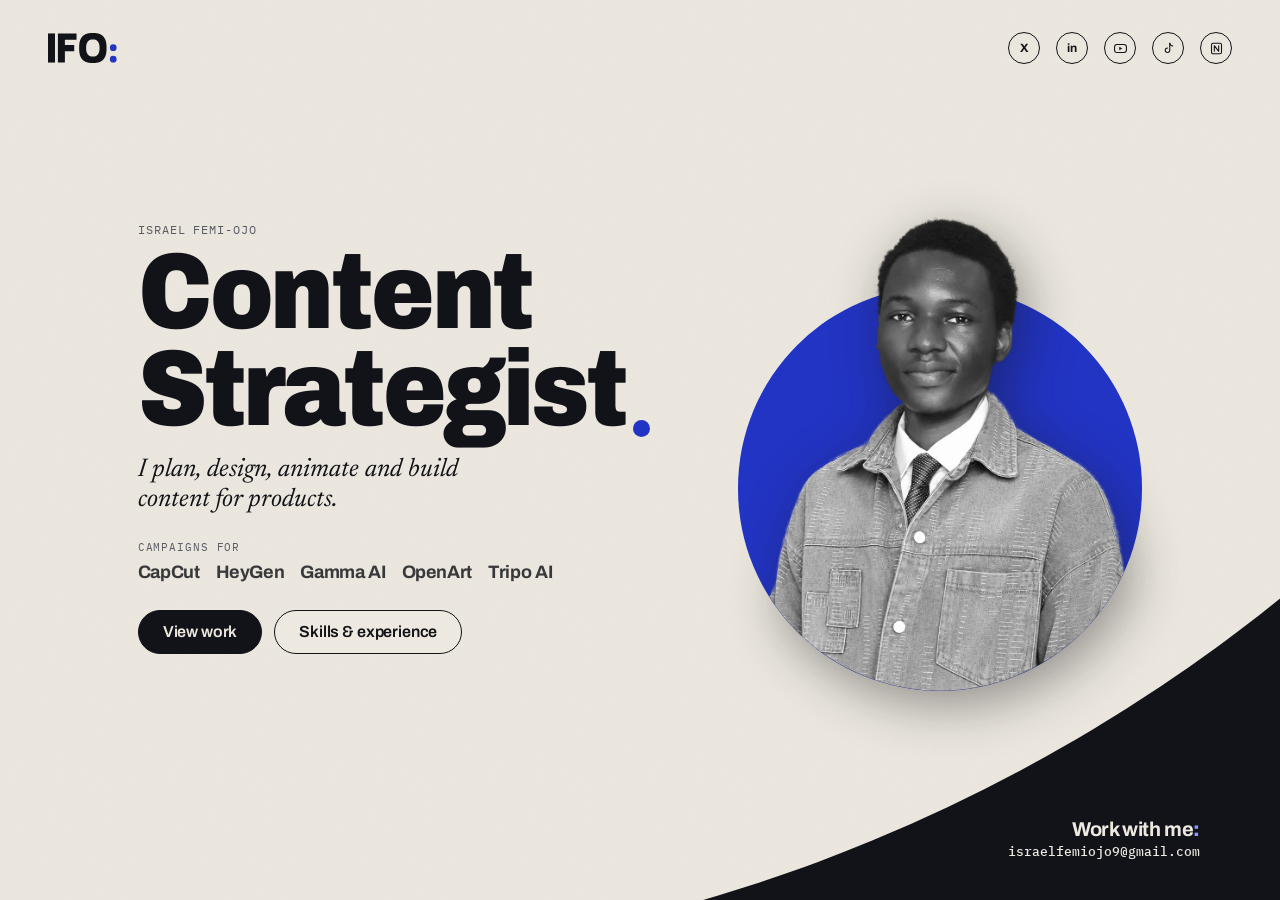
==== index.html @ f633be37 "Shared base system (5 colour tokens, type and spacing scales); 44px tap targets; consistent focus ri" ====
<!doctype html><html lang="en"><head><meta charset="utf-8">
<meta name="viewport" content="width=device-width,initial-scale=1,viewport-fit=cover">
<title>Israel Femi-Ojo | Content Strategist</title>
<meta name="description" content="Israel Femi-Ojo plans, designs, animates and builds content for products. View selected work and experience.">
<link rel="canonical" href="https://israelfemiojo.github.io/israel-femi-ojo-portfolio/">
<meta property="og:type" content="website">
<meta property="og:site_name" content="Israel Femi-Ojo">
<meta property="og:title" content="Israel Femi-Ojo | Content Strategist">
<meta property="og:description" content="Israel Femi-Ojo plans, designs, animates and builds content for products. View selected work and experience.">
<meta property="og:url" content="https://israelfemiojo.github.io/israel-femi-ojo-portfolio/">
<meta property="og:image" content="https://israelfemiojo.github.io/israel-femi-ojo-portfolio/portfolio-preview.jpg">
<meta property="og:image:secure_url" content="https://israelfemiojo.github.io/israel-femi-ojo-portfolio/portfolio-preview.jpg">
<meta property="og:image:type" content="image/jpeg">
<meta property="og:image:width" content="1200">
<meta property="og:image:height" content="630">
<meta property="og:image:alt" content="Israel Femi-Ojo on the IFO: blue dot.">
<meta name="twitter:card" content="summary_large_image">
<meta name="twitter:site" content="@israelfemiojo">
<meta name="twitter:creator" content="@israelfemiojo">
<meta name="twitter:title" content="Israel Femi-Ojo | Content Strategist">
<meta name="twitter:description" content="Israel Femi-Ojo plans, designs, animates and builds content for products. View selected work and experience.">
<meta name="twitter:image" content="https://israelfemiojo.github.io/israel-femi-ojo-portfolio/portfolio-preview.jpg">
<meta name="twitter:image:alt" content="Israel Femi-Ojo on the IFO: blue dot.">
<link rel="icon" href="favicon.ico" sizes="32x32">
<link rel="icon" href="icon.svg" type="image/svg+xml">
<link rel="apple-touch-icon" href="apple-touch-icon.png">
<link rel="manifest" href="site.webmanifest">
<meta name="theme-color" content="#EDE9E0">
<link rel="preconnect" href="https://fonts.googleapis.com">
<link href="https://fonts.googleapis.com/css2?family=Archivo:wdth,wght@62..125,400..900&family=Newsreader:ital,opsz,wght@0,6..72,400;1,6..72,400&family=IBM+Plex+Mono:wght@500&display=swap" rel="stylesheet">
<style>
  :root{
    --ink:#121318; --muted:#585A64; --paper:#EDE9E0; --line:#C9C4B8;
    --glass:rgba(255,255,255,.62); --r-pill:999px; --r-card:18px;
    --pad:20px; --dur:560ms; --ease:cubic-bezier(.2,.7,.2,1);
  }
  *{box-sizing:border-box;margin:0;padding:0}
  html,body{height:100%;background:var(--paper);color:var(--ink);
    font-family:"Instrument Sans","Liberation Sans",Arial,sans-serif;-webkit-font-smoothing:antialiased;overflow:hidden}
  a{color:inherit;text-decoration:none}
  a:focus-visible,button:focus-visible{outline:2px solid var(--ink);outline-offset:3px}
  h1:focus,.viewhead:focus{outline:none}

  /* the stage holds three full-screen views; only one is visible after a transition */
  .stage{position:relative;width:100%;height:100dvh;overflow:hidden;overflow:clip}
  .view{position:absolute;inset:0;background:var(--paper);
    transition:transform var(--dur) var(--ease),opacity var(--dur) var(--ease);will-change:transform}
  .view[data-pos="home"]{transform:translate(0,0)}
  .view[data-pos="below"]{transform:translate(0,100%)}
  .view[data-pos="right"]{transform:translate(100%,0)}
  .view[data-pos="above"]{transform:translate(0,-100%)}
  .view[data-pos="left"]{transform:translate(-100%,0)}
  .view[aria-hidden="true"]{pointer-events:none}
  @media (prefers-reduced-motion:reduce){
    .view{transition:none}
    .view[aria-hidden="true"]{opacity:0}
    .glass,.work-link,.home-intro .copy,.home-intro .figure,.home-intro .actions{
      animation:none!important;transition:none!important;opacity:1!important;transform:none!important}
    .js .skill-reveal{transition:none!important;opacity:1!important;transform:none!important}
  }

  .glass{-webkit-backdrop-filter:blur(14px) saturate(140%);backdrop-filter:blur(14px) saturate(140%);
    background:var(--glass);border:1px solid var(--line);
    box-shadow:inset 0 1px 0 rgba(255,255,255,.7),0 1px 2px rgba(0,0,0,.04);
    transition:background 160ms,transform 120ms}
  .glass:hover{background:rgba(255,255,255,.8)}
  .glass:active{transform:scale(.98);background:rgba(255,255,255,.9)}

  /* nav */
  .nav{position:absolute;top:0;left:0;right:0;height:64px;display:flex;align-items:center;justify-content:space-between;padding:0 var(--pad);z-index:5}
  .logo img{height:30px;display:block}
  .socials{display:flex;gap:8px}
  .icon{width:36px;height:36px;border-radius:var(--r-pill);display:grid;place-items:center;font-weight:600;font-size:14px}
  .icon svg{width:16px;height:16px;stroke:var(--ink);fill:none;stroke-width:1.6}

  /* HOME */
  #home .band{position:absolute;left:0;right:0;top:67%;bottom:0;background:var(--band)}
  .hero{position:absolute;left:0;right:0;top:110px;height:calc(67% - 110px)}
  .copy{position:absolute;left:var(--pad);bottom:46px;width:148px}
  .copy h1{font-size:30px;line-height:1.06;font-weight:600;letter-spacing:-.025em}
  .copy p{margin-top:16px;font-size:14px;line-height:1.42;color:var(--muted)}
  .figure{position:absolute;right:-4px;bottom:0;width:236px;display:flex;flex-direction:column;align-items:center}
  .figure img{width:236px;height:auto;display:block;-webkit-mask-image:linear-gradient(to bottom,#000 88%,transparent 100%);mask-image:linear-gradient(to bottom,#000 88%,transparent 100%)}
  .figure figcaption{margin-top:8px;font-family:"Instrument Serif",Georgia,serif;font-size:24px;font-weight:400;letter-spacing:-.01em;text-align:center;width:236px}
  .actions{position:absolute;left:var(--pad);right:var(--pad);top:67%;bottom:0;display:flex;flex-direction:column;justify-content:center;align-items:flex-start;gap:8px}
  .pill{padding:12px 16px;border-radius:var(--r-pill);font-size:16px;font-weight:500;letter-spacing:-.01em;display:inline-block}
  .home-credit{position:absolute;left:var(--pad);right:var(--pad);
    bottom:calc(12px + env(safe-area-inset-bottom));font-size:11px;line-height:1.4;
    font-weight:400;color:#585A64;text-align:center}

  @media (prefers-reduced-motion:no-preference){
    .home-intro #home[data-pos="home"] .copy{animation:hero-copy-enter 820ms var(--ease) 80ms both}
    .home-intro #home[data-pos="home"] .figure{animation:hero-portrait-enter 920ms var(--ease) 150ms both}
    .home-intro #home[data-pos="home"] .actions{animation:hero-actions-enter 520ms var(--ease) 680ms both}
  }
  @keyframes hero-copy-enter{
    from{opacity:0;transform:translateX(calc(-100% - 10vw))}
    to{opacity:1;transform:translateX(0)}
  }
  @keyframes hero-portrait-enter{
    from{opacity:0;transform:translateX(calc(100% + 10vw))}
    to{opacity:1;transform:translateX(0)}
  }
  @keyframes hero-actions-enter{
    from{opacity:0;transform:translateY(18px)}
    to{opacity:1;transform:translateY(0)}
  }

  /* WORK + SKILLS */
  .viewhead{position:absolute;top:120px;left:var(--pad);font-size:13px;color:var(--muted);font-weight:500}
  .back{position:absolute;left:max(var(--pad),env(safe-area-inset-left));bottom:max(28px,env(safe-area-inset-bottom));z-index:15}

  #work{background:var(--band);overflow:hidden}
  .work-shell{position:absolute;inset:0;display:flex;flex-direction:column;justify-content:center;
    align-items:center;padding:0 var(--pad)}
  .work-inner{width:100%;max-width:880px;margin:0 auto;display:flex;flex-direction:column;align-items:center;text-align:center}
  .work-title{font-size:13px;line-height:1.2;font-weight:500;color:var(--muted);margin-bottom:20px}
  .work-list{display:flex;flex-direction:column;align-items:center;gap:12px;list-style:none}
  .work-link{display:inline-flex;align-items:center;gap:16px;min-height:48px;padding:12px 16px;
    border-radius:var(--r-pill);font-size:20px;line-height:1.1;font-weight:500;letter-spacing:-.02em;
    cursor:pointer;touch-action:manipulation;border-color:rgba(0,0,0,.11);
    box-shadow:inset 0 1px 0 rgba(255,255,255,.86),0 5px 14px rgba(0,0,0,.055)}
  .work-number{font-size:11px;line-height:1;color:var(--muted);font-variant-numeric:tabular-nums;letter-spacing:0}
  .work-intro #work[data-pos="home"] .work-link{animation:work-drop 620ms cubic-bezier(.16,1,.3,1) 100ms both}
  .work-intro #work[data-pos="home"] li:nth-child(2) .work-link{animation-delay:160ms}
  .work-intro #work[data-pos="home"] li:nth-child(3) .work-link{animation-delay:220ms}
  .work-intro #work[data-pos="home"] li:nth-child(4) .work-link{animation-delay:280ms}
  @keyframes work-drop{
    0%{opacity:0;transform:translateY(-70px) scale(.95)}
    68%{opacity:1;transform:translateY(5px) scale(1.01)}
    100%{opacity:1;transform:translateY(0) scale(1)}
  }
  @media (hover:hover){
    .work-link:hover{transform:translateY(-2px);border-color:rgba(0,0,0,.17);
      box-shadow:inset 0 1px 0 rgba(255,255,255,.92),0 8px 20px rgba(0,0,0,.075)}
  }
  .work-link:active{transform:translateY(1px) scale(.985);box-shadow:inset 0 1px 2px rgba(0,0,0,.06),0 2px 6px rgba(0,0,0,.045)}

  #skills{overflow:hidden}
  #skills::before{content:"";position:absolute;left:0;right:0;top:48%;bottom:0;background:var(--band)}
  .skills-scroll{position:absolute;inset:64px 0 0;overflow-y:auto;overscroll-behavior:contain;scroll-behavior:smooth;
    padding:16px var(--pad) calc(112px + env(safe-area-inset-bottom));
    scroll-padding-bottom:calc(112px + env(safe-area-inset-bottom));scrollbar-width:thin}
  .skills-inner{width:100%;max-width:880px;margin:0 auto}
  .skills-page-title{font-size:13px;line-height:1.2;font-weight:500;color:var(--muted);margin-bottom:16px}
  .skills-block>h2,.experience-block>h2{font-family:"Instrument Serif",Georgia,serif;font-size:24px;
    line-height:1;font-weight:400;letter-spacing:-.015em;margin:0 0 8px}
  .skills-panel,.tools-panel,.experience-panel{border-radius:var(--r-card)}
  .skills-panel{padding:16px 16px}
  .skills-list{display:block;list-style:none;font-size:13px;line-height:1.62}
  .skills-list li{display:inline}
  .skills-list li:not(:last-child)::after{content:" · ";color:rgba(0,0,0,.34)}
  .tools-panel{display:grid;grid-template-columns:auto 1fr;gap:12px;align-items:start;margin-top:8px;padding:12px 16px}
  .tools-panel h2{font-size:12px;line-height:1.45;font-weight:600}
  .tools-panel p{font-size:13px;line-height:1.45;color:var(--muted)}
  .experience-block{margin-top:20px}
  .experience-panel{padding:4px 16px}
  .experience-entry{padding:16px 0}
  .experience-entry+.experience-entry{border-top:1px solid var(--line)}
  .experience-heading{display:flex;justify-content:space-between;align-items:flex-start;gap:12px}
  .experience-heading h3{font-size:13px;line-height:1.28;font-weight:600;letter-spacing:-.01em}
  .experience-heading time{flex:none;font-size:11px;line-height:1.4;color:var(--muted);white-space:nowrap}
  .experience-org{margin-top:2px;font-size:12px;line-height:1.35;color:var(--muted)}
  .experience-copy{margin-top:8px;font-size:12px;line-height:1.42;color:rgba(0,0,0,.68)}
  /* Outside the scroller: these controls stay at the bottom of the active view. */
  .skills-actions{position:absolute;left:max(var(--pad),env(safe-area-inset-left));
    right:max(var(--pad),env(safe-area-inset-right));bottom:max(28px,env(safe-area-inset-bottom));
    z-index:15;display:flex;align-items:center;justify-content:space-between;flex-wrap:wrap;gap:8px;
    pointer-events:none}
  .skills-actions a{pointer-events:auto}
  .skills-action{display:inline-flex;align-items:center;justify-content:center;min-height:44px;
    padding:8px 16px;border-radius:var(--r-pill);font-size:13px;font-weight:500;letter-spacing:-.01em}
  .js .skill-reveal{opacity:0;transform:translateY(30px);
    transition:opacity 520ms var(--ease),transform 680ms var(--ease);transition-delay:var(--reveal-delay,0ms)}
  .js .skill-reveal.is-revealed{opacity:1;transform:translateY(0)}
  .skills-block{--reveal-delay:40ms}
  .tools-panel{--reveal-delay:90ms}
  .experience-block{--reveal-delay:70ms}
  @media (max-width:374px){
    .figure{width:212px}
    .figure img{width:212px} .figure figcaption{width:212px;font-size:20px}
    .copy{width:140px} .copy h1{font-size:24px} .copy p{font-size:14px}
    .skills-scroll{padding-left:16px;padding-right:16px}
    .skills-list{font-size:12px}
    .experience-copy{font-size:12px}
    .work-shell{padding-left:16px;padding-right:16px}
    .work-link{font-size:18px;padding-left:16px;padding-right:16px}
  }

  /* ---------- wider than a phone: pull the hero into a centred column ---------- */
  @media (min-width:600px){
    :root{--pad:32px}
    .nav{height:80px}
    .logo img{height:34px}
    .icon{width:40px;height:40px}
    #home .band{top:70%}
    .hero{position:absolute;left:0;right:0;top:80px;height:calc(70% - 80px);
      display:grid;grid-template-columns:minmax(260px,1fr) auto;align-items:end;column-gap:40px;
      width:min(880px,100% - 2*var(--pad));margin:0 auto}
    .copy{position:static;width:auto;max-width:34ch;padding-bottom:56px}
    .copy h1{font-size:44px}
    .copy p{font-size:18px;margin-top:16px}
    .figure{position:static;width:auto;justify-self:end}
    .figure img{width:auto;height:clamp(320px,calc(70vh - 190px),520px)}
    .figure figcaption{width:auto;font-size:24px}
    .actions{flex-direction:row;align-items:center;justify-content:flex-start;gap:12px;left:0;right:0;top:70%;
      width:min(880px,100% - 2*var(--pad));margin:0 auto}
    .pill{padding:12px 24px;font-size:16px}
    .work-shell{inset:0;padding:0 var(--pad)}
    .work-title{font-size:14px;margin-bottom:24px}
    .work-list{gap:16px}
    .work-link{min-height:58px;padding:16px 24px;gap:16px;font-size:24px}
    .work-number{font-size:12px}
    .skills-scroll{inset:80px 0 0;padding-top:24px}
    .skills-page-title{font-size:14px;margin-bottom:16px}
    .skills-block>h2,.experience-block>h2{font-size:30px;margin-bottom:12px}
    .skills-panel{padding:20px 24px}
    .skills-list{font-size:14px;line-height:1.7}
    .tools-panel{grid-template-columns:74px 1fr;padding:16px 20px;margin-top:12px}
    .tools-panel h2,.tools-panel p{font-size:14px}
    .experience-block{margin-top:24px}
    .experience-panel{padding:2px 24px}
    .experience-entry{display:grid;grid-template-columns:minmax(220px,.85fr) minmax(280px,1.35fr);
      gap:24px;align-items:start;padding:16px 0}
    .experience-heading{display:block}
    .experience-heading h3{font-size:14px}
    .experience-heading time{display:block;margin-top:4px;font-size:12px}
    .experience-org{font-size:13px;margin-top:4px}
    .experience-copy{font-size:13px;line-height:1.45;margin-top:0}
    .skills-action{padding:12px 16px;font-size:14px}
  }
  @media (min-width:1024px){
    :root{--pad:48px}
    .nav{height:96px}
    .logo img{height:38px}
    .hero{width:min(1120px,100% - 2*var(--pad));column-gap:64px;top:96px;height:calc(70% - 96px)}
    .copy h1{font-size:60px}
    .copy p{font-size:20px;max-width:30ch}
    .copy{padding-bottom:64px}
    .figure img{height:clamp(380px,calc(70vh - 210px),640px)}
    .figure figcaption{font-size:30px}
    .actions{width:min(1120px,100% - 2*var(--pad))}
    .pill{padding:16px 24px;font-size:18px}
    .work-shell{inset:0;padding:0 var(--pad)}
    .work-inner{max-width:1000px}
    .work-title{margin-bottom:32px}
    .work-list{gap:16px}
    .work-link{min-height:66px;padding:16px 24px;gap:24px;font-size:30px}
    .work-number{font-size:13px}
    .skills-scroll{inset:96px 0 0;padding-top:24px}
    .skills-inner{max-width:1000px}
    .skills-page-title{margin-bottom:20px}
    .skills-block>h2,.experience-block>h2{font-size:30px}
    .skills-panel{padding:24px 24px}
    .skills-list{font-size:14px}
    .tools-panel{padding:16px 24px}
    .experience-panel{padding-left:24px;padding-right:24px}
    .experience-entry{grid-template-columns:minmax(250px,.85fr) minmax(360px,1.5fr);padding:20px 0}
  }

  /* ===== IFO: brand layer (paper, ink, ballpoint) ===== */
  :root{
    --ink:#121318; --muted:#585A64; --paper:#EDE9E0; --line:#C9C4B8;
    --ballpoint:#2234C4; --r-pill:0; --r-card:0;
    --shadow-label:5px 5px 0 #121318; --shadow-cutout:8px 14px 26px rgba(18,19,24,.42);
    --back:cubic-bezier(.34,1.4,.64,1);
  }
  html,body{font-family:"Archivo","Helvetica Neue",Arial,sans-serif;font-variation-settings:"wdth" 100}
  ::selection{background:var(--ballpoint);color:var(--paper)}

  /* glass is retired: every control is a square paper label with a hard print shadow */
  .glass{-webkit-backdrop-filter:none;backdrop-filter:none;background:var(--paper);border:1.5px solid var(--ink);
    box-shadow:var(--shadow-label);border-radius:0;
    transition:transform 160ms var(--ease),box-shadow 160ms var(--ease),background 160ms}
  @media (hover:hover){
    .glass:hover{background:var(--paper);transform:translate(-2px,-2px);box-shadow:7px 7px 0 var(--ink)}
  }
  .glass:active{transform:translate(4px,4px);box-shadow:1px 1px 0 var(--ink);background:var(--band)}
  .work-link,.work-link:hover,.work-link:active{border-color:var(--ink)}
  @media (hover:hover){.work-link:hover{box-shadow:7px 7px 0 var(--ink);transform:translate(-2px,-2px) rotate(-.6deg)}}
  .work-link:active{box-shadow:1px 1px 0 var(--ink);transform:translate(4px,4px)}
  .work-link{font-weight:700;letter-spacing:-.03em}
  .work-number{font-family:"IBM Plex Mono",ui-monospace,monospace;font-weight:500;color:var(--ballpoint)}
  .icon{border-radius:0;font-weight:700}
  .icon svg{stroke:var(--ink)}
  .skills-panel,.tools-panel,.experience-panel{background:var(--paper);box-shadow:none;border:1px solid var(--line)}
  .skills-panel:hover,.tools-panel:hover,.experience-panel:hover{transform:none;box-shadow:none}
  .skills-block>h2,.experience-block>h2{font-family:"Archivo",sans-serif;font-weight:800;letter-spacing:-.03em}
  .work-title,.skills-page-title,.viewhead{font-family:"IBM Plex Mono",ui-monospace,monospace;text-transform:uppercase;letter-spacing:.06em;font-size:12px}
  .skills-list li:not(:last-child)::after{color:var(--ballpoint)}

  /* wordmark */
  .logo{display:block}
  .wm{display:block;height:24px;width:auto;overflow:visible}
  .wm .letters *{fill:var(--ink)}
  .wm .d{fill:var(--ballpoint);transform-box:fill-box;transform-origin:center}
  @media (min-width:600px){.wm{height:28px}}
  @media (min-width:1024px){.wm{height:30px}}

  /* ===== HOME ===== */
  #home{background:var(--paper)}
  #home::after{content:"";position:absolute;inset:0;pointer-events:none;opacity:.35;mix-blend-mode:multiply;
    background-image:url("data:image/svg+xml,%3Csvg xmlns='http://www.w3.org/2000/svg' width='160' height='160'%3E%3Cfilter id='n'%3E%3CfeTurbulence type='fractalNoise' baseFrequency='.9' numOctaves='2' stitchTiles='stitch'/%3E%3CfeColorMatrix values='0 0 0 0 .07 0 0 0 0 .07 0 0 0 0 .09 0 0 0 .09 0'/%3E%3C/filter%3E%3Crect width='100%25' height='100%25' filter='url(%23n)'/%3E%3C/svg%3E")}
  .hero2{position:absolute;left:var(--pad);right:var(--pad);top:76px;bottom:132px;display:flex;flex-direction:column;align-items:center;justify-content:center;gap:16px}
  .disc-wrap{position:relative;width:min(70vw,34vh,320px);aspect-ratio:1;margin-top:12%;
    --tx:0px;--ty:0px}
  .disc{position:absolute;inset:0;border-radius:50%;background:var(--ballpoint);
    transform:translate(calc(var(--tx) * -.4),calc(var(--ty) * -.4));transition:transform 300ms var(--ease)}
  .portrait{position:absolute;inset:0;filter:drop-shadow(var(--shadow-cutout));
    transform:translate(var(--tx),var(--ty));transition:transform 300ms var(--ease)}
  .clip{position:absolute;left:0;right:0;bottom:0;top:-40%;clip-path:url(#headpop)}
  .clip img{position:absolute;left:50%;bottom:0;width:96%;height:auto;transform:translateX(-50%)}
  .copy2{width:100%;max-width:560px}
  .kicker{font-family:"IBM Plex Mono",ui-monospace,monospace;font-size:11px;letter-spacing:.08em;text-transform:uppercase;color:var(--muted)}
  .copy2 h1{margin-top:8px;font-size:clamp(40px,11.5vw,56px);line-height:.9;font-weight:900;letter-spacing:-.045em;
    font-variation-settings:"wdth" 72}
  .copy2 h1 .w{display:inline-block}
  .copy2 h1 .dot{color:var(--ballpoint)}
  .tail{margin-top:8px;font-family:"Newsreader",Georgia,serif;font-style:italic;font-size:20px;line-height:1.2;color:var(--ink);max-width:28ch}
  .proof{margin-top:8px}
  .actions2{margin-top:16px;display:flex;flex-wrap:wrap;gap:12px}
  .pill{padding:12px 16px;font-size:14px;font-weight:600;letter-spacing:-.01em}
  .strip{position:absolute;left:var(--pad);right:var(--pad);bottom:52px;display:flex;flex-wrap:wrap;gap:8px 16px;align-items:baseline;
    border-top:1px solid var(--line);padding-top:12px;font-size:13px;font-weight:600}
  .strip-label{font-family:"IBM Plex Mono",ui-monospace,monospace;font-size:11px;font-weight:500;letter-spacing:.08em;text-transform:uppercase;color:var(--muted)}
  .strip a{background:linear-gradient(var(--ballpoint),var(--ballpoint)) 0 100%/0 2px no-repeat;transition:background-size 260ms var(--ease)}
  @media (hover:hover){.strip a:hover{background-size:100% 2px}}
  .home-credit{color:var(--muted);text-align:left;font-family:"IBM Plex Mono",ui-monospace,monospace;font-size:11px;letter-spacing:.04em}
  @media (max-height:760px) and (max-width:599px){.strip{display:none}.hero2{bottom:40px}}

  @media (min-width:600px){
    .hero2{flex-direction:row-reverse;justify-content:space-between;align-items:center;gap:40px;
      left:50%;right:auto;width:min(1120px,100% - 2*var(--pad));transform:translateX(-50%);top:96px;bottom:120px}
    .disc-wrap{width:min(42vw,52vh,500px);margin-top:9%;flex:none}
    .copy2 h1{font-size:clamp(56px,8.4vw,112px)}
    .tail{font-size:clamp(20px,2vw,26px);margin-top:16px}
    .kicker{font-size:12px}
    .actions2{margin-top:28px}
    .pill{padding:12px 24px;font-size:16px}
    .strip{left:50%;right:auto;width:min(1120px,100% - 2*var(--pad));transform:translateX(-50%);bottom:56px;font-size:16px;gap:8px 28px}
    .home-credit{left:50%;right:auto;width:min(1120px,100% - 2*var(--pad));transform:translateX(-50%)}
  }

  /* ===== motion: logo assembles, words land, the dot opens and you pop out of it ===== */
  @media (prefers-reduced-motion:no-preference){
    .home-intro #home[data-pos="home"] .wm .letters{animation:wm-letters 620ms var(--ease) 380ms both}
    .home-intro #home[data-pos="home"] .wm .d1{animation:wm-dot 560ms var(--back) 80ms both}
    .home-intro #home[data-pos="home"] .wm .d2{animation:wm-dot 560ms var(--back) 220ms both}
    .home-intro #home[data-pos="home"] .disc{animation:disc-open 760ms var(--back) 260ms both}
    .home-intro #home[data-pos="home"] .clip img{animation:pop-up 820ms var(--back) 640ms both}
    .home-intro #home[data-pos="home"] .kicker{animation:fade-up 520ms var(--ease) 380ms both}
    .home-intro #home[data-pos="home"] h1 .w{animation:word-land 640ms var(--ease) both}
    .home-intro #home[data-pos="home"] h1 .w:nth-child(1){animation-delay:460ms}
    .home-intro #home[data-pos="home"] h1 .w:nth-child(2){animation-delay:600ms}
    .home-intro #home[data-pos="home"] .tail{animation:fade-up 560ms var(--ease) 900ms both}
    .home-intro #home[data-pos="home"] .proof{animation:fade-up 520ms var(--ease) 980ms both}
    .home-intro #home[data-pos="home"] .actions2{animation:fade-up 520ms var(--ease) 1060ms both}
    .home-intro #home[data-pos="home"] .strip{animation:fade-up 520ms var(--ease) 1200ms both}
  }
  @keyframes wm-letters{from{opacity:0;transform:translateX(-18px)}to{opacity:1;transform:none}}
  @keyframes wm-dot{from{opacity:0;transform:translateY(-40px) scale(.2)}to{opacity:1;transform:none}}
  @keyframes disc-open{from{transform:scale(.04)}to{transform:scale(1)}}
  @keyframes pop-up{from{transform:translate(-50%,62%)}to{transform:translate(-50%,0)}}
  @keyframes fade-up{from{opacity:0;transform:translateY(16px)}to{opacity:1;transform:none}}
  @keyframes word-land{from{opacity:0;transform:scale(1.35);filter:blur(6px)}to{opacity:1;transform:none;filter:none}}
  @media (prefers-reduced-motion:reduce){
    .disc,.portrait{transition:none!important;transform:none!important}
  }

  /* ===== v2: rounded, flat controls; the ballpoint dot is the hover signal ===== */
  .glass{border-radius:999px;background:transparent;border:1.5px solid var(--ink);box-shadow:none;
    transition:background 200ms var(--ease),color 200ms var(--ease),transform 160ms var(--ease)}
  .pill,.skills-action{display:inline-flex;align-items:center;gap:0}
  .pill::before,.skills-action::before{content:"";width:0;height:8px;border-radius:50%;background:var(--ballpoint);
    margin-right:0;transform:scale(0);transition:width 260ms var(--back),margin 260ms var(--back),transform 260ms var(--back)}
  .pill-primary{background:var(--ink);color:var(--paper)}
  .pill-primary::before{background:#8C98FF}
  @media (hover:hover){
    .glass:hover{background:transparent;transform:none;box-shadow:none}
    .pill-primary:hover{background:var(--ink)}
    .pill:hover::before,.skills-action:hover::before{width:8px;margin-right:8px;transform:scale(1)}
    .icon:hover{background:var(--ink);color:var(--paper)}
    .icon:hover svg{stroke:var(--paper)} .icon:hover svg .fill{fill:var(--paper)}
  }
  .glass:active{transform:scale(.96);box-shadow:none;background:var(--band)}
  .pill-primary:active{background:var(--ink-hover)}
  .icon{border-radius:50%;width:38px;height:38px;font-size:13px}
  .icon svg{width:17px;height:17px;stroke:var(--ink);fill:none;stroke-width:1.7;stroke-linecap:round;stroke-linejoin:round}
  .icon svg .fill{fill:var(--ink);stroke:none}
  .socials{gap:8px}
  @media (min-width:600px){.icon{width:42px;height:42px}}
  @media (max-width:420px){.socials{gap:4px}.icon{width:34px;height:34px;font-size:12px}.icon svg{width:15px;height:15px}}

  /* work list: plain big type, a pen line draws under the title on hover */
  .work-link,.work-link:hover,.work-link:active{background:none;border:0;box-shadow:none;border-radius:0;transform:none}
  .work-link{padding:8px 4px;min-height:0;font-weight:800;letter-spacing:-.04em;font-variation-settings:"wdth" 80;align-items:baseline}
  .work-link>span:last-child{background:linear-gradient(var(--ballpoint),var(--ballpoint)) 0 92%/0 4px no-repeat;
    transition:background-size 360ms var(--ease),color 200ms}
  @media (hover:hover){.work-link:hover>span:last-child{background-size:100% 4px}.work-link:hover{transform:none;box-shadow:none}}
  .work-link:active>span:last-child{color:var(--ballpoint)}
  .work-list{gap:4px;align-items:flex-start}
  .work-inner{align-items:flex-start;text-align:left;width:auto}
  .work-title{margin-left:4px}
  .work-number{min-width:2.4em}
  @media (min-width:600px){.work-link{font-size:38px}.work-list{gap:8px}}
  @media (min-width:1024px){.work-link{font-size:52px}}

  /* ===== v3: ballpoint scribble circle + the ink arc ===== */
  .scrib{position:relative;display:inline-block}
  .scrib>svg{position:absolute;left:-9%;top:-26%;width:118%;height:152%;overflow:visible;pointer-events:none}
  .scrib path{fill:none;stroke:var(--ballpoint);stroke-width:2.2;stroke-linecap:round;stroke-linejoin:round;
    stroke-dasharray:1 2;stroke-dashoffset:1.06;transition:stroke-dashoffset 520ms cubic-bezier(.5,0,.2,1)}
  @media (hover:hover){a:hover .scrib path,a:focus-visible .scrib path{stroke-dashoffset:0}}
  a:active .scrib path{stroke-dashoffset:0;transition-duration:300ms}
  .work-link>span:last-child{background:none!important}
  .strip a{background:none!important}
  .work-link .scrib path{stroke-width:2.4}

  .arc{position:absolute;border-radius:50%;--arc-d:0px;pointer-events:none;z-index:0;
    width:var(--arc-d);height:var(--arc-d);left:var(--arc-x);top:var(--arc-y);
    box-shadow:0 0 0 400vmax var(--arc-c,var(--ink))}
  #home{--arc-d:0px;--arc-x:0px;--arc-y:0px}
  #home .nav,#home .hero2,#home .strip,#home .home-credit{z-index:2}
  .hero2{z-index:2}
  @media (max-width:599px){#home .strip{display:none} .hero2{bottom:40px}}
  #home.arc-blue{--arc-c:var(--ballpoint)}
  @media (max-width:599px){#home .home-credit{max-width:46%;right:auto}}
  @media (min-width:600px){#home .strip{width:min(640px,52vw);transform:none;left:max(var(--pad),calc(50% - 560px))}}

  /* ===== v4: the ink corner carries the call to action ===== */
  .contact{position:absolute;right:var(--pad);bottom:calc(22px + env(safe-area-inset-bottom));z-index:2;text-align:right;color:var(--paper)}
  .contact-h{font-weight:800;font-size:24px;line-height:1;letter-spacing:-.035em}
  .contact-h b{color:#8C98FF;font-weight:800}
  .contact-mail{display:inline-block;margin-top:8px;font-family:"IBM Plex Mono",ui-monospace,monospace;font-size:13px;font-weight:500;color:var(--paper)}
  .contact-mail .scrib path{stroke:#8C98FF;stroke-width:2}
  .contact-credit{margin-top:8px;font-family:"IBM Plex Mono",ui-monospace,monospace;font-size:11px;letter-spacing:.03em;color:#585A64}
  @media (min-width:600px){
    .contact{right:max(var(--pad),calc(50% - 560px));bottom:40px}
    .contact-h{font-size:30px}
    .contact-mail{font-size:16px;margin-top:8px}
    .contact-credit{font-size:11px;margin-top:12px}
  }
  @media (prefers-reduced-motion:no-preference){
    .home-intro #home[data-pos="home"] .arc{animation:arc-in 900ms cubic-bezier(.2,.8,.2,1) 1150ms both}
    .home-intro #home[data-pos="home"] .contact{animation:fade-up 560ms var(--ease) 1650ms both}
  }
  @keyframes arc-in{from{transform:translate(28vw,34vh)}to{transform:none}}

  @media (max-width:599px){
    .contact-h{font-size:24px}
    .contact-mail{font-size:12px;margin-top:8px}
    .contact-credit{display:none}
    .hero2{gap:12px}
    .disc-wrap{width:min(68vw,30vh,300px)}
  }
  @media (max-width:599px) and (max-height:700px){
    .kicker{display:none}
    .copy2 h1{font-size:38px}
    .tail{font-size:16px;margin-top:8px}
    .actions2{margin-top:12px}
    .pill{padding:8px 16px;font-size:13px}
    .disc-wrap{width:min(60vw,26vh)}
  }

  @media (max-width:599px){#home .home-credit{display:none}}
  @media (min-width:600px){#home .home-credit{left:max(var(--pad),calc(50% - 560px));right:auto;width:auto;transform:none;bottom:22px}}

  /* the full stop is the brand dot: round, ballpoint blue */
  .copy2 h1 .dot{position:relative;color:transparent}
  .copy2 h1 .dot::after{content:"";position:absolute;left:.03em;bottom:.02em;width:.17em;height:.17em;border-radius:50%;background:var(--ballpoint)}

  /* real-font tuning */
  .copy2 h1{letter-spacing:-.03em;font-variation-settings:"wdth" 88}
  .copy2 h1 .dot::after{bottom:.1em;left:.07em;width:.16em;height:.16em}
  .contact-h{letter-spacing:-.025em}
  @media (max-width:599px){.copy2 h1{font-size:clamp(36px,10.4vw,48px)}}

  /* ===== v5: one smooth entrance, one paper ground, calm panels ===== */
  :root{--smooth:cubic-bezier(.16,1,.3,1)}
  @media (prefers-reduced-motion:no-preference){
    .home-intro #home[data-pos="home"] .disc-wrap{animation:hero-rise 1100ms var(--smooth) 120ms both}
    .home-intro #home[data-pos="home"] .disc{animation:none}
    .home-intro #home[data-pos="home"] .clip img{animation:portrait-settle 1100ms var(--smooth) 120ms both}
    .home-intro #home[data-pos="home"] .kicker{animation:soft-in 700ms var(--smooth) 220ms both}
    .home-intro #home[data-pos="home"] h1 .w{animation:soft-in 800ms var(--smooth) both}
    .home-intro #home[data-pos="home"] h1 .w:nth-child(1){animation-delay:300ms}
    .home-intro #home[data-pos="home"] h1 .w:nth-child(2){animation-delay:390ms}
    .home-intro #home[data-pos="home"] .tail{animation:soft-in 800ms var(--smooth) 520ms both}
    .home-intro #home[data-pos="home"] .proof{animation:soft-in 800ms var(--smooth) 570ms both}
    .home-intro #home[data-pos="home"] .actions2{animation:soft-in 800ms var(--smooth) 620ms both}
    .home-intro #home[data-pos="home"] .strip{animation:soft-in 800ms var(--smooth) 720ms both}
    .home-intro #home[data-pos="home"] .arc{animation:arc-glide 1300ms var(--smooth) 380ms both}
    .home-intro #home[data-pos="home"] .contact{animation:soft-in 800ms var(--smooth) 900ms both}
    .home-intro #home[data-pos="home"] .home-credit{animation:soft-in 800ms var(--smooth) 760ms both}
  }
  /* the dot and the portrait arrive together as one piece */
  @keyframes hero-rise{from{opacity:0;transform:translateY(28px) scale(.96)}to{opacity:1;transform:none}}
  /* inside the dot, the portrait eases up a touch further, so the head clears the edge in the same motion */
  @keyframes portrait-settle{from{transform:translate(-50%,7%)}to{transform:translate(-50%,0)}}
  @keyframes soft-in{from{opacity:0;transform:translateY(14px)}to{opacity:1;transform:none}}
  @keyframes arc-glide{from{opacity:0;transform:translate(6vw,8vh)}to{opacity:1;transform:none}}

  /* one ground colour everywhere */
  #work{background:var(--paper)}
  #skills::before{display:none}
  #home .band{display:none}

  /* skills and experience panels: flat paper cards, not pills */
  .skills-panel.glass,.tools-panel.glass,.experience-panel.glass{border-radius:6px;border:1px solid var(--line);background:var(--paper);box-shadow:none}
  .skills-panel.glass:hover,.tools-panel.glass:hover,.experience-panel.glass:hover,
  .skills-panel.glass:active,.tools-panel.glass:active,.experience-panel.glass:active{border-radius:6px;transform:none;background:var(--paper);box-shadow:none}
  .fonts-wait #home{visibility:hidden}
  .skills-action.glass,.back.glass{background:var(--paper)}
  @media (hover:hover){.skills-action.glass:hover,.back.glass:hover{background:var(--paper)}}

  /* bottom of home: scale with the screen, footnote stays a footnote */
  @media (min-width:600px){
    .contact-h{font-size:clamp(22px,2.6vw,34px)}
    .contact-mail{font-size:clamp(12px,1.1vw,15px);margin-top:8px}
    #home .strip{font-size:clamp(13px,1.15vw,15px);gap:8px 20px;padding-top:8px}
    #home .home-credit{font-size:11px;letter-spacing:.03em;opacity:.8;white-space:nowrap}
  }
  @media (min-width:600px) and (max-height:820px){
    .copy2 h1{font-size:clamp(48px,min(8.4vw,11vh),112px)}
    .disc-wrap{width:min(42vw,46vh,500px)}
    .actions2{margin-top:20px}
  }
  #home .nav{z-index:3}
  .hero2{justify-content:safe center}
  @media (max-width:599px){
    .contact-h{font-size:clamp(17px,4.8vw,22px)}
    .contact-mail{font-size:clamp(10.5px,2.9vw,12px);margin-top:4px}
  }

  /* ===== floating objects: Work and Skills only, behind everything, never competing with text ===== */
  .floaters{position:absolute;inset:0;overflow:hidden;pointer-events:none;z-index:0}
  #work .work-shell,#skills .skills-scroll,#skills .skills-actions,#work .back{z-index:2}
  #work .work-shell,#skills .skills-scroll{position:absolute}
  .fl{position:absolute;width:var(--w);height:auto;opacity:.72;filter:blur(.4px) drop-shadow(10px 16px 20px rgba(18,19,24,.24));
    transform:rotate(var(--r));will-change:transform}
  @media (prefers-reduced-motion:no-preference){
    .fl{animation:zero-g var(--dur) ease-in-out var(--delay) infinite}
  }
  /* zero gravity: a slow drift and a gentle turn, never a bounce */
  @keyframes zero-g{
    0%{transform:translate(0,0) rotate(var(--r))}
    33%{transform:translate(calc(var(--dx)*.6),var(--dy)) rotate(calc(var(--r) + var(--dr)))}
    66%{transform:translate(var(--dx),calc(var(--dy)*.3)) rotate(calc(var(--r) - var(--dr)*.5))}
    100%{transform:translate(0,0) rotate(var(--r))}
  }
  /* phones: fewer, smaller, fainter, and tucked half off the edges so text stays clean */
  @media (max-width:759px){
    .fl{opacity:.26;filter:blur(1px);width:calc(var(--w)*.5)}
    .fl.m-hide{display:none}
    #work .fl[style*="left:"],#skills .fl[style*="left:"]{left:4%!important}
    #work .fl[style*="right:"],#skills .fl[style*="right:"]{right:5%!important}
  }

  .skill-groups{margin:0}
  .skill-groups>div+div{margin-top:16px;padding-top:16px;border-top:1px solid var(--line)}
  .skill-groups dt{font-family:"IBM Plex Mono",ui-monospace,monospace;font-size:11px;letter-spacing:.06em;text-transform:uppercase;color:var(--ballpoint);margin-bottom:8px}
  .skill-groups dd{margin:0;font-size:13px;line-height:1.62}
  @media (min-width:600px){.skill-groups dd{font-size:14px}.skill-groups>div{display:grid;grid-template-columns:150px 1fr;gap:16px}.skill-groups dt{margin:4px 0 0}}
  .experience-copy a{text-decoration:underline;text-decoration-color:var(--ballpoint);text-underline-offset:3px}
  /* calm buttons: no hover dot, just a quiet fill */
  .pill::before,.skills-action::before{content:none;display:none}
  .glass{transition:background 180ms var(--ease),color 180ms var(--ease),transform 120ms var(--ease)}
  @media (hover:hover){
    .pill:hover,.skills-action:hover{background:var(--paper-hover)}
    .pill-primary:hover{background:var(--ink-hover)}
  }
  .glass:active{transform:scale(.98)}
  /* outline buttons sit on solid paper so text scrolling behind them never shows through */
  .pill:not(.pill-primary),.skills-action{background:var(--paper)}
  /* proof: a quiet brand row, like a logo bar but in type */
  .proof{display:flex;flex-direction:column;gap:8px;margin-top:16px;max-width:none}
  .proof-label{font-family:"IBM Plex Mono",ui-monospace,monospace;font-size:11px;letter-spacing:.08em;text-transform:uppercase;color:var(--muted)}
  .proof-names{display:flex;flex-wrap:wrap;gap:4px 16px}
  .proof-names b{font-family:"Archivo",system-ui,sans-serif;font-weight:700;font-size:16px;letter-spacing:-.02em;color:var(--ink);opacity:.82;white-space:nowrap}
  @media (min-width:1024px){.proof-names b{font-size:18px}.proof{margin-top:24px}}
  @media (max-width:599px){.proof{margin-top:12px;gap:4px}.proof-names{gap:2px 16px}.proof-names b{font-size:13px}}
  @media (max-width:359px){.proof-names b:nth-child(5){display:none}}
  /* calm entrance: three moves - portrait, text block, corner */
  @media (prefers-reduced-motion:no-preference){
    .home-intro #home[data-pos="home"] :is(.kicker,h1 .w,.tail,.proof,.actions2){animation:none}
    .home-intro #home[data-pos="home"] .copy2{animation:soft-in 900ms var(--smooth) 280ms both}
    .home-intro #home[data-pos="home"] :is(.strip,.home-credit){animation:soft-in 900ms var(--smooth) 520ms both}
    .home-intro #home[data-pos="home"] .arc{animation:arc-glide 1300ms var(--smooth) 520ms both}
    .home-intro #home[data-pos="home"] .contact{animation:soft-in 900ms var(--smooth) 760ms both}
  }
  /* lighter header icons: small circles, full-size tap areas (44px) */
  .socials{gap:16px!important;align-items:center}
  .socials .icon{position:relative;width:30px!important;height:30px!important;font-size:11px!important;border-width:1.2px}
  .socials .icon svg{width:14px!important;height:14px!important}
  .socials .icon::after{content:"";position:absolute;inset:-7px;border-radius:50%}
  @media (min-width:1024px){.socials{gap:16px!important}.socials .icon{width:32px!important;height:32px!important;font-size:12px!important}.socials .icon svg{width:15px!important;height:15px!important}.socials .icon::after{inset:-6px}}
  /* quieter contact: a small sign-off in the corner, not a second headline */
  .contact-h{font-size:18px!important;font-weight:700;letter-spacing:-.02em}
  .contact-mail{font-size:12px!important;margin-top:4px!important}
  @media (min-width:1024px){.contact-h{font-size:20px!important}.contact-mail{font-size:13px!important}}
  @media (max-width:599px){.contact-h{font-size:16px!important}.contact-mail{font-size:11px!important;margin-top:4px!important}}
</style><link rel="stylesheet" href="ifo-base.css">
</head><body class="home-intro">
<main class="stage" id="stage">

  <section class="view" id="home" data-pos="home" aria-label="Home">
    <nav class="nav">
      <a class="logo" href="#home" aria-label="IFO: home"><svg class="wm" viewBox="0 -1.5 235.5 103" role="img" aria-label="IFO:"><g class="letters"><rect x="0" y="0" width="24" height="100" fill="#121318"/><path fill="#121318" d="M34 0H98V22H58V40H90V61H58V100H34Z"/><path fill="#121318" fill-rule="evenodd" d="M201.00 50.00L200.97 54.27L200.89 57.27L200.75 59.92L200.55 62.36L200.30 64.65L200.00 66.82L199.64 68.89L199.22 70.87L198.75 72.77L198.22 74.60L197.64 76.36L197.01 78.05L196.32 79.69L195.58 81.26L194.78 82.77L193.93 84.22L193.03 85.61L192.07 86.95L191.06 88.23L190.00 89.45L188.89 90.61L187.72 91.72L186.50 92.76L185.23 93.75L183.90 94.68L182.53 95.56L181.09 96.37L179.60 97.13L178.06 97.82L176.45 98.46L174.78 99.03L173.04 99.55L171.24 100.01L169.35 100.40L167.37 100.74L165.28 101.01L163.05 101.23L160.63 101.38L157.90 101.47L154.00 101.50L150.10 101.47L147.37 101.38L144.95 101.23L142.72 101.01L140.63 100.74L138.65 100.40L136.76 100.01L134.96 99.55L133.22 99.03L131.55 98.46L129.94 97.82L128.40 97.13L126.91 96.37L125.47 95.56L124.10 94.68L122.77 93.75L121.50 92.76L120.28 91.72L119.11 90.61L118.00 89.45L116.94 88.23L115.93 86.95L114.97 85.61L114.07 84.22L113.22 82.77L112.42 81.26L111.68 79.69L110.99 78.05L110.36 76.36L109.78 74.60L109.25 72.77L108.78 70.87L108.36 68.89L108.00 66.82L107.70 64.65L107.45 62.36L107.25 59.92L107.11 57.27L107.03 54.27L107.00 50.00L107.03 45.73L107.11 42.73L107.25 40.08L107.45 37.64L107.70 35.35L108.00 33.18L108.36 31.11L108.78 29.13L109.25 27.23L109.78 25.40L110.36 23.64L110.99 21.95L111.68 20.31L112.42 18.74L113.22 17.23L114.07 15.78L114.97 14.39L115.93 13.05L116.94 11.77L118.00 10.55L119.11 9.39L120.28 8.28L121.50 7.24L122.77 6.25L124.10 5.32L125.47 4.44L126.91 3.63L128.40 2.87L129.94 2.18L131.55 1.54L133.22 0.97L134.96 0.45L136.76 -0.01L138.65 -0.40L140.63 -0.74L142.72 -1.01L144.95 -1.23L147.37 -1.38L150.10 -1.47L154.00 -1.50L157.90 -1.47L160.63 -1.38L163.05 -1.23L165.28 -1.01L167.37 -0.74L169.35 -0.40L171.24 -0.01L173.04 0.45L174.78 0.97L176.45 1.54L178.06 2.18L179.60 2.87L181.09 3.63L182.53 4.44L183.90 5.32L185.23 6.25L186.50 7.24L187.72 8.28L188.89 9.39L190.00 10.55L191.06 11.77L192.07 13.05L193.03 14.39L193.93 15.78L194.78 17.23L195.58 18.74L196.32 20.31L197.01 21.95L197.64 23.64L198.22 25.40L198.75 27.23L199.22 29.13L199.64 31.11L200.00 33.18L200.30 35.35L200.55 37.64L200.75 40.08L200.89 42.73L200.97 45.73Z M177.00 50.00L176.99 51.99L176.94 53.54L176.87 54.95L176.76 56.29L176.63 57.56L176.47 58.78L176.28 59.95L176.06 61.09L175.81 62.19L175.53 63.25L175.23 64.28L174.89 65.28L174.53 66.24L174.14 67.17L173.72 68.08L173.28 68.95L172.80 69.78L172.31 70.59L171.78 71.36L171.23 72.10L170.65 72.81L170.05 73.48L169.42 74.12L168.77 74.72L168.09 75.29L167.39 75.83L166.66 76.33L165.91 76.80L165.13 77.22L164.33 77.62L163.50 77.97L162.64 78.29L161.76 78.57L160.84 78.82L159.89 79.03L158.90 79.20L157.86 79.33L156.76 79.42L155.55 79.48L154.00 79.50L152.45 79.48L151.24 79.42L150.14 79.33L149.10 79.20L148.11 79.03L147.16 78.82L146.24 78.57L145.36 78.29L144.50 77.97L143.67 77.62L142.87 77.22L142.09 76.80L141.34 76.33L140.61 75.83L139.91 75.29L139.23 74.72L138.58 74.12L137.95 73.48L137.35 72.81L136.77 72.10L136.22 71.36L135.69 70.59L135.20 69.78L134.72 68.95L134.28 68.08L133.86 67.17L133.47 66.24L133.11 65.28L132.77 64.28L132.47 63.25L132.19 62.19L131.94 61.09L131.72 59.95L131.53 58.78L131.37 57.56L131.24 56.29L131.13 54.95L131.06 53.54L131.01 51.99L131.00 50.00L131.01 48.01L131.06 46.46L131.13 45.05L131.24 43.71L131.37 42.44L131.53 41.22L131.72 40.05L131.94 38.91L132.19 37.81L132.47 36.75L132.77 35.72L133.11 34.72L133.47 33.76L133.86 32.83L134.28 31.92L134.72 31.05L135.20 30.22L135.69 29.41L136.22 28.64L136.77 27.90L137.35 27.19L137.95 26.52L138.58 25.88L139.23 25.28L139.91 24.71L140.61 24.17L141.34 23.67L142.09 23.20L142.87 22.78L143.67 22.38L144.50 22.03L145.36 21.71L146.24 21.43L147.16 21.18L148.11 20.97L149.10 20.80L150.14 20.67L151.24 20.58L152.45 20.52L154.00 20.50L155.55 20.52L156.76 20.58L157.86 20.67L158.90 20.80L159.89 20.97L160.84 21.18L161.76 21.43L162.64 21.71L163.50 22.03L164.33 22.38L165.13 22.78L165.91 23.20L166.66 23.67L167.39 24.17L168.09 24.71L168.77 25.28L169.42 25.88L170.05 26.52L170.65 27.19L171.23 27.90L171.78 28.64L172.31 29.41L172.80 30.22L173.28 31.05L173.72 31.92L174.14 32.83L174.53 33.76L174.89 34.72L175.23 35.72L175.53 36.75L175.81 37.81L176.06 38.91L176.28 40.05L176.47 41.22L176.63 42.44L176.76 43.71L176.87 45.05L176.94 46.46L176.99 48.01Z"/></g><circle class="d d1" cx="224" cy="49" r="11.5" fill="#2234C4"/><circle class="d d2" cx="224" cy="88.5" r="11.5" fill="#2234C4"/></svg></a>
      <div class="socials">
        <a class="glass icon" href="https://x.com/israelfemiojo" target="_blank" rel="noopener" aria-label="X">X</a>
        <a class="glass icon" href="https://www.linkedin.com/in/israel-femi-ojo-5b28092b1" target="_blank" rel="noopener" aria-label="LinkedIn">in</a>
        <a class="glass icon" href="https://www.youtube.com/@aiwithizzy" target="_blank" rel="noopener" aria-label="YouTube"><svg viewBox="0 0 24 24"><rect x="2.5" y="5.5" width="19" height="13" rx="4"/><path class="fill" d="M10 9.2v5.6l4.8-2.8z"/></svg></a>
        <a class="glass icon" href="https://www.tiktok.com/@israelfemiojo1" target="_blank" rel="noopener" aria-label="TikTok"><svg viewBox="0 0 24 24"><path d="M14 3.5v11.2a3.6 3.6 0 1 1-3.6-3.6"/><path d="M14 3.5c.4 2.6 2.2 4.3 4.8 4.5"/></svg></a>
        <a class="glass icon" href="https://funky-oxygen-fc5.notion.site/Israel-Femi-Ojo-3c50af4e5e0380e4b6e2f5c7c9c7a239" target="_blank" rel="noopener" aria-label="Notion profile"><svg viewBox="0 0 24 24"><rect x="4" y="3.5" width="16" height="17" rx="2.5"/><path d="M8.5 16.5V7.5l7 9V7.5"/></svg></a>
      </div>
    </nav>
    <div class="arc" aria-hidden="true"></div>
    <div class="hero2">
      <div class="disc-wrap" aria-hidden="true">
        <div class="disc"></div>
        <div class="portrait"><div class="clip"><img src="assets/israel-portrait-bw.webp" alt="" width="900" height="1099" decoding="async" fetchpriority="high"></div></div>
      </div>
      <div class="copy2">
        <p class="kicker">Israel Femi-Ojo</p>
        <h1><span class="w">Content</span> <span class="w">Strategist<b class="dot">.</b></span></h1>
        <p class="tail">I plan, design, animate and build content for products.</p>
        <p class="proof"><span class="proof-label">Campaigns for</span><span class="proof-names"><b>CapCut</b><b>HeyGen</b><b>Gamma AI</b><b>OpenArt</b><b>Tripo AI</b></span></p>
        <div class="actions2">
          <a class="glass pill pill-primary" href="#work">View work</a>
          <a class="glass pill" href="#skills">Skills &amp; experience</a>
        </div>
      </div>
    </div>
    <div class="contact">
      <p class="contact-h">Work with me<b>:</b></p>
      <a class="contact-mail" href="mailto:israelfemiojo9@gmail.com">israelfemiojo9@gmail.com</a>
    </div>
    <svg width="0" height="0" style="position:absolute"><clipPath id="headpop" clipPathUnits="objectBoundingBox"><rect x="0" y="0" width="1" height=".6429"/><ellipse cx=".5" cy=".6429" rx=".5" ry=".3571"/></clipPath></svg>
  </section>

  <section class="view" id="work" data-pos="below" aria-hidden="true" aria-label="Selected work" inert>
    <div class="floaters" aria-hidden="true"><img class="fl " src="assets/float/controller.webp" alt="" style="left:6%;top:16%;--w:150px;--r:-18deg;--dur:17s;--delay:-3s;--dx:14px;--dy:-22px;--dr:6deg" loading="lazy" decoding="async"><img class="fl m-hide" src="assets/float/bible.webp" alt="" style="left:9%;top:62%;--w:120px;--r:12deg;--dur:21s;--delay:-8s;--dx:-10px;--dy:18px;--dr:-4deg" loading="lazy" decoding="async"><img class="fl m-hide" src="assets/float/pencil.webp" alt="" style="left:30%;top:84%;--w:70px;--r:38deg;--dur:19s;--delay:-5s;--dx:18px;--dy:-12px;--dr:8deg" loading="lazy" decoding="async"><img class="fl " src="assets/float/laptop.webp" alt="" style="right:7%;top:14%;--w:190px;--r:8deg;--dur:23s;--delay:-11s;--dx:-16px;--dy:20px;--dr:-5deg" loading="lazy" decoding="async"><img class="fl " src="assets/float/phone.webp" alt="" style="right:10%;top:58%;--w:95px;--r:-14deg;--dur:18s;--delay:-2s;--dx:12px;--dy:-18px;--dr:7deg" loading="lazy" decoding="async"><img class="fl m-hide" src="assets/float/book.webp" alt="" style="right:30%;top:82%;--w:100px;--r:20deg;--dur:25s;--delay:-14s;--dx:-14px;--dy:-16px;--dr:-6deg" loading="lazy" decoding="async"></div>
    <nav class="nav"><a class="logo" href="#home" aria-label="Home"><svg class="wm" viewBox="0 -1.5 235.5 103" role="img" aria-label="IFO:"><g class="letters"><rect x="0" y="0" width="24" height="100" fill="#121318"/><path fill="#121318" d="M34 0H98V22H58V40H90V61H58V100H34Z"/><path fill="#121318" fill-rule="evenodd" d="M201.00 50.00L200.97 54.27L200.89 57.27L200.75 59.92L200.55 62.36L200.30 64.65L200.00 66.82L199.64 68.89L199.22 70.87L198.75 72.77L198.22 74.60L197.64 76.36L197.01 78.05L196.32 79.69L195.58 81.26L194.78 82.77L193.93 84.22L193.03 85.61L192.07 86.95L191.06 88.23L190.00 89.45L188.89 90.61L187.72 91.72L186.50 92.76L185.23 93.75L183.90 94.68L182.53 95.56L181.09 96.37L179.60 97.13L178.06 97.82L176.45 98.46L174.78 99.03L173.04 99.55L171.24 100.01L169.35 100.40L167.37 100.74L165.28 101.01L163.05 101.23L160.63 101.38L157.90 101.47L154.00 101.50L150.10 101.47L147.37 101.38L144.95 101.23L142.72 101.01L140.63 100.74L138.65 100.40L136.76 100.01L134.96 99.55L133.22 99.03L131.55 98.46L129.94 97.82L128.40 97.13L126.91 96.37L125.47 95.56L124.10 94.68L122.77 93.75L121.50 92.76L120.28 91.72L119.11 90.61L118.00 89.45L116.94 88.23L115.93 86.95L114.97 85.61L114.07 84.22L113.22 82.77L112.42 81.26L111.68 79.69L110.99 78.05L110.36 76.36L109.78 74.60L109.25 72.77L108.78 70.87L108.36 68.89L108.00 66.82L107.70 64.65L107.45 62.36L107.25 59.92L107.11 57.27L107.03 54.27L107.00 50.00L107.03 45.73L107.11 42.73L107.25 40.08L107.45 37.64L107.70 35.35L108.00 33.18L108.36 31.11L108.78 29.13L109.25 27.23L109.78 25.40L110.36 23.64L110.99 21.95L111.68 20.31L112.42 18.74L113.22 17.23L114.07 15.78L114.97 14.39L115.93 13.05L116.94 11.77L118.00 10.55L119.11 9.39L120.28 8.28L121.50 7.24L122.77 6.25L124.10 5.32L125.47 4.44L126.91 3.63L128.40 2.87L129.94 2.18L131.55 1.54L133.22 0.97L134.96 0.45L136.76 -0.01L138.65 -0.40L140.63 -0.74L142.72 -1.01L144.95 -1.23L147.37 -1.38L150.10 -1.47L154.00 -1.50L157.90 -1.47L160.63 -1.38L163.05 -1.23L165.28 -1.01L167.37 -0.74L169.35 -0.40L171.24 -0.01L173.04 0.45L174.78 0.97L176.45 1.54L178.06 2.18L179.60 2.87L181.09 3.63L182.53 4.44L183.90 5.32L185.23 6.25L186.50 7.24L187.72 8.28L188.89 9.39L190.00 10.55L191.06 11.77L192.07 13.05L193.03 14.39L193.93 15.78L194.78 17.23L195.58 18.74L196.32 20.31L197.01 21.95L197.64 23.64L198.22 25.40L198.75 27.23L199.22 29.13L199.64 31.11L200.00 33.18L200.30 35.35L200.55 37.64L200.75 40.08L200.89 42.73L200.97 45.73Z M177.00 50.00L176.99 51.99L176.94 53.54L176.87 54.95L176.76 56.29L176.63 57.56L176.47 58.78L176.28 59.95L176.06 61.09L175.81 62.19L175.53 63.25L175.23 64.28L174.89 65.28L174.53 66.24L174.14 67.17L173.72 68.08L173.28 68.95L172.80 69.78L172.31 70.59L171.78 71.36L171.23 72.10L170.65 72.81L170.05 73.48L169.42 74.12L168.77 74.72L168.09 75.29L167.39 75.83L166.66 76.33L165.91 76.80L165.13 77.22L164.33 77.62L163.50 77.97L162.64 78.29L161.76 78.57L160.84 78.82L159.89 79.03L158.90 79.20L157.86 79.33L156.76 79.42L155.55 79.48L154.00 79.50L152.45 79.48L151.24 79.42L150.14 79.33L149.10 79.20L148.11 79.03L147.16 78.82L146.24 78.57L145.36 78.29L144.50 77.97L143.67 77.62L142.87 77.22L142.09 76.80L141.34 76.33L140.61 75.83L139.91 75.29L139.23 74.72L138.58 74.12L137.95 73.48L137.35 72.81L136.77 72.10L136.22 71.36L135.69 70.59L135.20 69.78L134.72 68.95L134.28 68.08L133.86 67.17L133.47 66.24L133.11 65.28L132.77 64.28L132.47 63.25L132.19 62.19L131.94 61.09L131.72 59.95L131.53 58.78L131.37 57.56L131.24 56.29L131.13 54.95L131.06 53.54L131.01 51.99L131.00 50.00L131.01 48.01L131.06 46.46L131.13 45.05L131.24 43.71L131.37 42.44L131.53 41.22L131.72 40.05L131.94 38.91L132.19 37.81L132.47 36.75L132.77 35.72L133.11 34.72L133.47 33.76L133.86 32.83L134.28 31.92L134.72 31.05L135.20 30.22L135.69 29.41L136.22 28.64L136.77 27.90L137.35 27.19L137.95 26.52L138.58 25.88L139.23 25.28L139.91 24.71L140.61 24.17L141.34 23.67L142.09 23.20L142.87 22.78L143.67 22.38L144.50 22.03L145.36 21.71L146.24 21.43L147.16 21.18L148.11 20.97L149.10 20.80L150.14 20.67L151.24 20.58L152.45 20.52L154.00 20.50L155.55 20.52L156.76 20.58L157.86 20.67L158.90 20.80L159.89 20.97L160.84 21.18L161.76 21.43L162.64 21.71L163.50 22.03L164.33 22.38L165.13 22.78L165.91 23.20L166.66 23.67L167.39 24.17L168.09 24.71L168.77 25.28L169.42 25.88L170.05 26.52L170.65 27.19L171.23 27.90L171.78 28.64L172.31 29.41L172.80 30.22L173.28 31.05L173.72 31.92L174.14 32.83L174.53 33.76L174.89 34.72L175.23 35.72L175.53 36.75L175.81 37.81L176.06 38.91L176.28 40.05L176.47 41.22L176.63 42.44L176.76 43.71L176.87 45.05L176.94 46.46L176.99 48.01Z"/></g><circle class="d d1" cx="224" cy="49" r="11.5" fill="#2234C4"/><circle class="d d2" cx="224" cy="88.5" r="11.5" fill="#2234C4"/></svg></a></nav>
    <div class="work-shell">
      <div class="work-inner">
        <h1 class="work-title">Selected work</h1>
        <ol class="work-list">
          <li><a class="glass work-link" href="content.html" aria-label="Open the content strategy page"><span class="work-number">01</span><span>Content strategy</span></a></li>
          <li><a class="glass work-link" href="reviews.html" aria-label="Open the product reviews"><span class="work-number">02</span><span>Product reviews</span></a></li>
          <li><a class="glass work-link" href="research.html" aria-label="Open research and experiments, including the AI launch brief"><span class="work-number">03</span><span>Research &amp; experiments</span></a></li>
          <li><a class="glass work-link" href="motion.html" aria-label="Open the motion and video page"><span class="work-number">04</span><span>Motion and video</span></a></li>
          <li><a class="glass work-link" href="products.html" aria-label="Open the products page"><span class="work-number">05</span><span>Products</span></a></li>
        </ol>
      </div>
    </div>
    <a class="glass skills-action back" href="#home" aria-label="Return home">Home</a>
  </section>

  <section class="view" id="skills" data-pos="right" aria-hidden="true" aria-label="Skills and experience" inert>
    <div class="floaters" aria-hidden="true"><img class="fl " src="assets/float/laptop.webp" alt="" style="left:3%;top:20%;--w:170px;--r:-10deg;--dur:22s;--delay:-6s;--dx:14px;--dy:-18px;--dr:5deg" loading="lazy" decoding="async"><img class="fl m-hide" src="assets/float/pencil.webp" alt="" style="left:5%;top:70%;--w:70px;--r:-30deg;--dur:19s;--delay:-9s;--dx:-12px;--dy:16px;--dr:-7deg" loading="lazy" decoding="async"><img class="fl " src="assets/float/bible.webp" alt="" style="right:4%;top:16%;--w:115px;--r:-12deg;--dur:20s;--delay:-4s;--dx:-12px;--dy:20px;--dr:6deg" loading="lazy" decoding="async"><img class="fl " src="assets/float/controller.webp" alt="" style="right:3%;top:64%;--w:140px;--r:16deg;--dur:18s;--delay:-12s;--dx:14px;--dy:-20px;--dr:-6deg" loading="lazy" decoding="async"><img class="fl m-hide" src="assets/float/book.webp" alt="" style="left:42%;top:92%;--w:90px;--r:-6deg;--dur:24s;--delay:-7s;--dx:10px;--dy:-12px;--dr:4deg" loading="lazy" decoding="async"></div>
    <nav class="nav"><a class="logo" href="#home" aria-label="Home"><svg class="wm" viewBox="0 -1.5 235.5 103" role="img" aria-label="IFO:"><g class="letters"><rect x="0" y="0" width="24" height="100" fill="#121318"/><path fill="#121318" d="M34 0H98V22H58V40H90V61H58V100H34Z"/><path fill="#121318" fill-rule="evenodd" d="M201.00 50.00L200.97 54.27L200.89 57.27L200.75 59.92L200.55 62.36L200.30 64.65L200.00 66.82L199.64 68.89L199.22 70.87L198.75 72.77L198.22 74.60L197.64 76.36L197.01 78.05L196.32 79.69L195.58 81.26L194.78 82.77L193.93 84.22L193.03 85.61L192.07 86.95L191.06 88.23L190.00 89.45L188.89 90.61L187.72 91.72L186.50 92.76L185.23 93.75L183.90 94.68L182.53 95.56L181.09 96.37L179.60 97.13L178.06 97.82L176.45 98.46L174.78 99.03L173.04 99.55L171.24 100.01L169.35 100.40L167.37 100.74L165.28 101.01L163.05 101.23L160.63 101.38L157.90 101.47L154.00 101.50L150.10 101.47L147.37 101.38L144.95 101.23L142.72 101.01L140.63 100.74L138.65 100.40L136.76 100.01L134.96 99.55L133.22 99.03L131.55 98.46L129.94 97.82L128.40 97.13L126.91 96.37L125.47 95.56L124.10 94.68L122.77 93.75L121.50 92.76L120.28 91.72L119.11 90.61L118.00 89.45L116.94 88.23L115.93 86.95L114.97 85.61L114.07 84.22L113.22 82.77L112.42 81.26L111.68 79.69L110.99 78.05L110.36 76.36L109.78 74.60L109.25 72.77L108.78 70.87L108.36 68.89L108.00 66.82L107.70 64.65L107.45 62.36L107.25 59.92L107.11 57.27L107.03 54.27L107.00 50.00L107.03 45.73L107.11 42.73L107.25 40.08L107.45 37.64L107.70 35.35L108.00 33.18L108.36 31.11L108.78 29.13L109.25 27.23L109.78 25.40L110.36 23.64L110.99 21.95L111.68 20.31L112.42 18.74L113.22 17.23L114.07 15.78L114.97 14.39L115.93 13.05L116.94 11.77L118.00 10.55L119.11 9.39L120.28 8.28L121.50 7.24L122.77 6.25L124.10 5.32L125.47 4.44L126.91 3.63L128.40 2.87L129.94 2.18L131.55 1.54L133.22 0.97L134.96 0.45L136.76 -0.01L138.65 -0.40L140.63 -0.74L142.72 -1.01L144.95 -1.23L147.37 -1.38L150.10 -1.47L154.00 -1.50L157.90 -1.47L160.63 -1.38L163.05 -1.23L165.28 -1.01L167.37 -0.74L169.35 -0.40L171.24 -0.01L173.04 0.45L174.78 0.97L176.45 1.54L178.06 2.18L179.60 2.87L181.09 3.63L182.53 4.44L183.90 5.32L185.23 6.25L186.50 7.24L187.72 8.28L188.89 9.39L190.00 10.55L191.06 11.77L192.07 13.05L193.03 14.39L193.93 15.78L194.78 17.23L195.58 18.74L196.32 20.31L197.01 21.95L197.64 23.64L198.22 25.40L198.75 27.23L199.22 29.13L199.64 31.11L200.00 33.18L200.30 35.35L200.55 37.64L200.75 40.08L200.89 42.73L200.97 45.73Z M177.00 50.00L176.99 51.99L176.94 53.54L176.87 54.95L176.76 56.29L176.63 57.56L176.47 58.78L176.28 59.95L176.06 61.09L175.81 62.19L175.53 63.25L175.23 64.28L174.89 65.28L174.53 66.24L174.14 67.17L173.72 68.08L173.28 68.95L172.80 69.78L172.31 70.59L171.78 71.36L171.23 72.10L170.65 72.81L170.05 73.48L169.42 74.12L168.77 74.72L168.09 75.29L167.39 75.83L166.66 76.33L165.91 76.80L165.13 77.22L164.33 77.62L163.50 77.97L162.64 78.29L161.76 78.57L160.84 78.82L159.89 79.03L158.90 79.20L157.86 79.33L156.76 79.42L155.55 79.48L154.00 79.50L152.45 79.48L151.24 79.42L150.14 79.33L149.10 79.20L148.11 79.03L147.16 78.82L146.24 78.57L145.36 78.29L144.50 77.97L143.67 77.62L142.87 77.22L142.09 76.80L141.34 76.33L140.61 75.83L139.91 75.29L139.23 74.72L138.58 74.12L137.95 73.48L137.35 72.81L136.77 72.10L136.22 71.36L135.69 70.59L135.20 69.78L134.72 68.95L134.28 68.08L133.86 67.17L133.47 66.24L133.11 65.28L132.77 64.28L132.47 63.25L132.19 62.19L131.94 61.09L131.72 59.95L131.53 58.78L131.37 57.56L131.24 56.29L131.13 54.95L131.06 53.54L131.01 51.99L131.00 50.00L131.01 48.01L131.06 46.46L131.13 45.05L131.24 43.71L131.37 42.44L131.53 41.22L131.72 40.05L131.94 38.91L132.19 37.81L132.47 36.75L132.77 35.72L133.11 34.72L133.47 33.76L133.86 32.83L134.28 31.92L134.72 31.05L135.20 30.22L135.69 29.41L136.22 28.64L136.77 27.90L137.35 27.19L137.95 26.52L138.58 25.88L139.23 25.28L139.91 24.71L140.61 24.17L141.34 23.67L142.09 23.20L142.87 22.78L143.67 22.38L144.50 22.03L145.36 21.71L146.24 21.43L147.16 21.18L148.11 20.97L149.10 20.80L150.14 20.67L151.24 20.58L152.45 20.52L154.00 20.50L155.55 20.52L156.76 20.58L157.86 20.67L158.90 20.80L159.89 20.97L160.84 21.18L161.76 21.43L162.64 21.71L163.50 22.03L164.33 22.38L165.13 22.78L165.91 23.20L166.66 23.67L167.39 24.17L168.09 24.71L168.77 25.28L169.42 25.88L170.05 26.52L170.65 27.19L171.23 27.90L171.78 28.64L172.31 29.41L172.80 30.22L173.28 31.05L173.72 31.92L174.14 32.83L174.53 33.76L174.89 34.72L175.23 35.72L175.53 36.75L175.81 37.81L176.06 38.91L176.28 40.05L176.47 41.22L176.63 42.44L176.76 43.71L176.87 45.05L176.94 46.46L176.99 48.01Z"/></g><circle class="d d1" cx="224" cy="49" r="11.5" fill="#2234C4"/><circle class="d d2" cx="224" cy="88.5" r="11.5" fill="#2234C4"/></svg></a></nav>
    <div class="skills-scroll">
      <div class="skills-inner">
        <h1 class="skills-page-title">Skills &amp; experience</h1>

        <section class="skills-block skill-reveal" data-skill-reveal aria-labelledby="skills-heading">
          <h2 id="skills-heading">Skills</h2>
          <div class="glass skills-panel">
            <dl class="skill-groups">
              <div><dt>Content</dt><dd>Content strategy · Product research · Product messaging · Brand voice systems · Launch content · Sponsored campaigns · Campaign coordination · X ghostwriting · Storytelling · Fact-checking · Audience &amp; competitor research · Homepage &amp; ICP analysis · AI evaluation · Publishing systems</dd></div>
              <div><dt>Video &amp; motion</dt><dd>Short-form video (TikTok, YouTube Shorts) · Video editing · Motion design · Creative direction</dd></div>
              <div><dt>Development</dt><dd>Languages: HTML, CSS, JavaScript · Front end: React, Vite, React Router · Back end: Node.js, Express, REST APIs, JWT authentication · Database: MongoDB (Mongoose) · Version control: Git, GitHub</dd></div>
            </dl>
          </div>
        </section>

        <section class="glass tools-panel skill-reveal" data-skill-reveal aria-labelledby="tools-heading">
          <h2 id="tools-heading">Tools</h2>
          <p>Notion, Google Workspace, Microsoft Office, Typefully, Canva, CapCut, Higgsfield, YouTube Studio, ChatGPT, Claude and Grok.</p>
        </section>

        <section class="experience-block skill-reveal" data-skill-reveal aria-labelledby="experience-heading">
          <h2 id="experience-heading">Experience</h2>
          <div class="glass experience-panel">
            <article class="experience-entry">
              <div>
                <div class="experience-heading">
                  <h3>Content Strategist &amp; X Ghostwriter</h3>
                  <time datetime="2024">2024–present</time>
                </div>
                <p class="experience-org">The AI Colony · Remote</p>
              </div>
              <p class="experience-copy">Plan, write and schedule X content for two AI and technology accounts with 620K+ and 550K+ followers. 105M+ impressions and 1.4M engagements in 12 months, with single days passing 3M impressions. Sponsored campaigns for CapCut, HeyGen, Gamma AI, BytePlus/Seedance, Tripo AI, OpenArt and Topview AI. Wrote a thread on saving money on flights with ChatGPT that OpenAI's official account asked permission to share.</p>
            </article>

            <article class="experience-entry">
              <div>
                <div class="experience-heading"><h3>Independent Content Creator &amp; Researcher</h3><time datetime="2026">2026–present</time></div>
                <p class="experience-org">TikTok @israelfemiojo1 · YouTube @aiwithizzy · X</p>
              </div>
              <p class="experience-copy">Short explainer videos that make AI, tech and the internet make sense: 547.7K TikTok views and 80K likes in the first 28 days, with one video passing 500K views. Founder-facing product reviews and controlled AI evaluations; my Unabyss report led the co-founder to confirm an import fault and put fixes into development.</p>
            </article>

            <article class="experience-entry">
              <div>
                <div class="experience-heading">
                  <h3>Market Research &amp; Newsletter Writer</h3>
                  <time datetime="2025-03">Mar 2025–present</time>
                </div>
                <p class="experience-org">Solid Minerals Development Fund · Remote</p>
              </div>
              <p class="experience-copy">A weekly, source-attributed commodity brief on gold, silver, uranium and energy minerals for the Investment, Strategy &amp; Operations Department: 80+ consecutive issues since March 2025. The Executive Secretary reads each issue and circulates it to senior government stakeholders.</p>
            </article>
          </div>
        </section>

        <section class="experience-block skill-reveal" data-skill-reveal aria-labelledby="education-heading">
          <h2 id="education-heading">Education</h2>
          <div class="glass experience-panel">
            <article class="experience-entry">
              <div>
                <div class="experience-heading"><h3>Software Development Certificate</h3><time>Oct 2026</time></div>
                <p class="experience-org">TS Academy · 6-month programme</p>
              </div>
              <p class="experience-copy">Full-stack JavaScript: HTML, CSS, React, Node.js, Express and MongoDB. Final team project: <a href="products.html">Hajime Academy</a>, a school management portal.</p>
            </article>
            <article class="experience-entry">
              <div>
                <div class="experience-heading"><h3>B.Sc. Microbiology</h3><time>2024</time></div>
                <p class="experience-org">University of Ilorin, Nigeria</p>
              </div>
              <p class="experience-copy"></p>
            </article>
          </div>
        </section>

      </div>
    </div>
    <nav class="skills-actions" aria-label="Skills navigation">
      <a class="glass skills-action" href="#home">Home</a>
      <a class="glass skills-action" href="https://drive.google.com/drive/folders/1VUl01SHYMqkgs23RXbauGJxNHPzGBCvK" target="_blank" rel="noopener" aria-label="Open Israel Femi-Ojo's CV on Google Drive">View full CV</a>
    </nav>
  </section>

</main>
<script>
(function(){
  document.documentElement.classList.add('js');
  const stage = document.getElementById('stage');
  const views = {home:document.getElementById('home'),work:document.getElementById('work'),skills:document.getElementById('skills')};
  const reduceMotion = window.matchMedia('(prefers-reduced-motion: reduce)').matches;
  const skillsScroll = document.querySelector('.skills-scroll');
  const skillReveals = [...document.querySelectorAll('[data-skill-reveal]')];
  let skillObserver;
  let homeIntroTimer;
  let workIntroTimer;

  if(!reduceMotion && 'IntersectionObserver' in window){
    skillObserver = new IntersectionObserver(entries=>{
      entries.forEach(entry=>{
        if(!entry.isIntersecting) return;
        entry.target.classList.add('is-revealed');
        skillObserver.unobserve(entry.target);
      });
    },{root:skillsScroll,threshold:.14,rootMargin:'0px 0px -5% 0px'});
  }else{
    skillReveals.forEach(item=>item.classList.add('is-revealed'));
  }

  function animateSkills(){
    if(!skillObserver) return;
    skillReveals.forEach(item=>{
      skillObserver.unobserve(item);
      item.classList.remove('is-revealed');
    });
    requestAnimationFrame(()=>skillReveals.forEach(item=>skillObserver.observe(item)));
  }
  function animateHome(){
    if(reduceMotion) return;
    window.clearTimeout(homeIntroTimer);
    document.body.classList.remove('home-intro');
    void views.home.offsetWidth;
    document.body.classList.add('home-intro');
    homeIntroTimer=window.setTimeout(()=>document.body.classList.remove('home-intro'),2000);
  }
  function animateWork(){
    if(reduceMotion) return;
    window.clearTimeout(workIntroTimer);
    document.body.classList.remove('work-intro');
    void views.work.offsetWidth;
    document.body.classList.add('work-intro');
    workIntroTimer=window.setTimeout(()=>document.body.classList.remove('work-intro'),1100);
  }
  // where each view sits relative to the others: work lives below home, skills lives to the right of home
  const layout = {
    home:  {home:'home', work:'below', skills:'right'},
    work:  {home:'above', work:'home', skills:'right'},
    skills:{home:'left',  work:'below', skills:'home'}
  };
  function show(name, push){
    if(!views[name]) name='home';
    if(document.activeElement && document.activeElement!==document.body && document.activeElement.blur) document.activeElement.blur();
    const pos = layout[name];
    for(const k in views){
      views[k].dataset.pos = pos[k];
      views[k].setAttribute('aria-hidden', k===name ? 'false' : 'true');
      views[k].inert = k!==name;
    }
    if(name!=='home'){
      window.clearTimeout(homeIntroTimer);
      document.body.classList.remove('home-intro');
    }
    if(name!=='work'){
      window.clearTimeout(workIntroTimer);
      document.body.classList.remove('work-intro');
    }
    if(push!==false && location.hash !== '#'+name) history.pushState(null,'','#'+name);
    if(name==='home') animateHome();
    if(name==='work') animateWork();
    if(name==='skills') animateSkills();
    stage.scrollTop=0; stage.scrollLeft=0;
    requestAnimationFrame(()=>{
      const focusable = views[name].querySelector('h1,.viewhead');
      if(focusable) focusable.setAttribute('tabindex','-1'), focusable.focus({preventScroll:true});
      stage.scrollTop=0; stage.scrollLeft=0;
    });
  }
  document.addEventListener('click', e=>{
    const a = e.target.closest('a[href^="#"]'); if(!a) return;
    const name = a.getAttribute('href').slice(1);
    if(views[name]){ e.preventDefault(); show(name); }
  });
  window.addEventListener('popstate', ()=>show(location.hash.slice(1)||'home', false));
  document.addEventListener('keydown', e=>{ if(e.key==='Escape') show('home'); });
  // ballpoint scribble: a loose, hand-drawn loop that draws itself around a title on hover
  const scribble='<svg viewBox="0 0 200 60" preserveAspectRatio="none" aria-hidden="true"><path pathLength="1" d="M178 13C146 1 54 2 20 15C-2 24 4 47 38 54C88 63 168 59 191 40C204 28 188 11 152 7C132 5 112 6 97 9"/></svg>';
  document.querySelectorAll('.work-link>span:last-child, .strip a, .contact-mail').forEach(el=>{
    const w=document.createElement('span'); w.className='scrib';
    while(el.firstChild) w.appendChild(el.firstChild);
    el.appendChild(w); w.insertAdjacentHTML('beforeend',scribble);
  });
  if(location.search.includes('arc=blue')) views.home.classList.add('arc-blue');
  // the ink arc: one huge circle of paper whose edge sweeps from the right side down to the bottom
  const arc=document.querySelector('.arc');
  // the portrait must never reach the header: shrink the dot until the head clears it
  // layout box relative to the home view; offsets ignore transforms, so a running entrance animation is never touched
  function lbox(el){let x=0,y=0,e=el;while(e&&e!==views.home){x+=e.offsetLeft;y+=e.offsetTop;e=e.offsetParent;}return {left:x,top:y,width:el.offsetWidth,height:el.offsetHeight};}
  function fitPortrait(){
    const dw=views.home.querySelector('.disc-wrap'), nav=views.home.querySelector('.nav'), hero=views.home.querySelector('.hero2');
    if(!dw||!nav||!hero) return;
    dw.style.width='';
    for(let i=0;i<40;i++){
      const r=lbox(dw), headTop=r.top-0.40*r.height, nb=lbox(nav), navBottom=nb.top+nb.height;
      const overflow=hero.scrollHeight>hero.clientHeight+1;
      if(headTop>=navBottom+12 && !overflow) break;
      if(r.width<120) break;
      dw.style.width=(r.width*0.93)+'px';
    }
  }
  function placeArc(){
    if(!arc) return;
    fitPortrait();
    const W=views.home.clientWidth,H=views.home.clientHeight,wide=W>=600;
    const contact=views.home.querySelector('.contact'), hero=views.home.querySelector('.hero2');
    const hr=views.home.getBoundingClientRect(), cr=contact.getBoundingClientRect();
    const cl=cr.left-hr.left, ct=cr.top-hr.top, m=wide?34:18;           // contact's top-left corner, plus breathing room
    const P=[cl-m, ct-m];
    const R=wide?1.3*W:3.2*W;
    let Ay=ct-(wide?90:24), Bx=cl-(wide?160:10), c=[0,0];
    const centre=(A,B)=>{const mx=(A[0]+B[0])/2,my=(A[1]+B[1])/2,dx=B[0]-A[0],dy=B[1]-A[1],h=Math.hypot(dx,dy)/2,d=Math.sqrt(Math.max(R*R-h*h,0)),nx=-dy/(2*h),ny=dx/(2*h);
      const c1=[mx+nx*d,my+ny*d],c2=[mx-nx*d,my-ny*d];return (c1[0]+c1[1]<c2[0]+c2[1])?c1:c2;};
    // grow the ink corner until the whole contact block sits outside the paper circle
    for(let i=0;i<120;i++){ c=centre([W,Ay],[Bx,H]); if(Math.hypot(P[0]-c[0],P[1]-c[1])>R) break; Ay-=8; Bx-=8; }
    // no near-miss tangents: the blue dot either clears the arc by a real gap or overlaps it decisively
    const dw=views.home.querySelector('.disc-wrap');
    if(dw){
      const dr=lbox(dw);
      const r=dr.width/2, dc=[dr.left+r, dr.top+r];
      const into=()=>Math.hypot(dc[0]-c[0],dc[1]-c[1])+r-R;   // how far the dot reaches into the ink (negative = gap)
      const gap=wide?48:32, bite=0.32*r;
      for(let i=0;i<120 && into()>-gap && into()<bite;i++){ Ay-=8; Bx-=8; c=centre([W,Ay],[Bx,H]); }
    }
    arc.style.setProperty('--arc-d',(2*R)+'px');arc.style.setProperty('--arc-x',(c[0]-R)+'px');arc.style.setProperty('--arc-y',(c[1]-R)+'px');
    // on phones the hero must finish above where the arc meets the right edge
    if(!wide) hero.style.bottom=Math.max(H-Ay+12,40)+'px'; else hero.style.bottom='';
    if(!wide) fitPortrait();
    // keep the "Selected" row and the credit on paper: wrap them before the arc
    const crossX=y=>{const d=R*R-(y-c[1])*(y-c[1]);return d>0?c[0]+Math.sqrt(d):W;};
    views.home.querySelectorAll('.strip,.home-credit').forEach(el=>{
      el.style.maxWidth='';el.style.visibility='';
      if(!el.offsetParent) return;
      const r=el.getBoundingClientRect(), left=r.left-hr.left;
      const room=Math.min(crossX(r.top-hr.top),crossX(r.bottom-hr.top))-left-28;
      el.style.visibility='';
      if(el.classList.contains('home-credit') && room<r.width){ el.style.visibility='hidden'; return; }
      if(left+r.width>left+room) el.style.maxWidth=Math.max(room,160)+'px';
    });
  }
  placeArc();
  // re-lay out after any size change (window resize, fold/unfold, split screen), twice so every measurement settles
  let relayout;
  let lastSize=views.home.clientWidth+'x'+views.home.clientHeight;
  const onResize=()=>{const sz=views.home.clientWidth+'x'+views.home.clientHeight;if(sz===lastSize)return;lastSize=sz;cancelAnimationFrame(relayout);relayout=requestAnimationFrame(()=>{placeArc();requestAnimationFrame(placeArc);});clearTimeout(onResize.t);onResize.t=setTimeout(placeArc,300);};
  window.addEventListener('resize',onResize);
  window.addEventListener('orientationchange',onResize);
  if('ResizeObserver' in window) new ResizeObserver(onResize).observe(views.home);
  // start the entrance once fonts are in, so nothing is measured twice mid-animation
  const pimg=views.home.querySelector('.clip img');
  const imgReady=pimg&&!pimg.complete?(pimg.decode?pimg.decode().catch(()=>{}):new Promise(r=>pimg.addEventListener('load',r,{once:true}))):Promise.resolve();
  const fontsReady=document.fonts?document.fonts.ready:Promise.resolve();
  if(((document.fonts&&document.fonts.status!=='loaded')||(pimg&&!pimg.complete))&&(location.hash.slice(1)||'home')==='home'){
    document.documentElement.classList.add('fonts-wait');
    let started=false;
    const go=()=>{if(started)return;started=true;placeArc();document.documentElement.classList.remove('fonts-wait');animateHome();};
    Promise.all([fontsReady,imgReady]).then(go); setTimeout(go,1200);
  }
  fontsReady.then(placeArc);
  show(location.hash.slice(1)||'home', false);
})();
</script>
</body></html>
---- ifo-base.css ----
/* IFO: base system, shared by every page.
   Five colour tokens, one type scale, one spacing scale. Everything else is derived from these. */
:root{
  /* colour: the five tokens */
  --ink:#121318;
  --paper:#EDE9E0;
  --ballpoint:#2234C4;
  --muted:#585A64;
  --line:#C9C4B8;
  /* derived from the tokens, not new colours */
  --ballpoint-on-ink:#8C98FF;                                   /* the same blue, lifted for dark backgrounds */
  --band:color-mix(in srgb,var(--ink) 7%,var(--paper));
  --paper-hover:color-mix(in srgb,var(--ink) 5%,var(--paper));
  --ink-hover:color-mix(in srgb,var(--paper) 10%,var(--ink));

  /* type scale (px): small text to section headings; display headings use clamp() */
  --fs-xs:11px; --fs-s:12px; --fs-sm:13px; --fs-m:14px; --fs-ml:16px; --fs-l:18px; --fs-xl:20px; --fs-2xl:24px; --fs-3xl:30px;

  /* spacing scale (px), on a 4px grid */
  --sp-1:4px; --sp-2:8px; --sp-3:12px; --sp-4:16px; --sp-5:20px; --sp-6:24px; --sp-7:28px; --sp-8:32px; --sp-10:40px; --sp-14:56px; --sp-16:64px;
}

/* keyboard focus: one clear ring everywhere */
:where(a,button,[role="tab"],[tabindex]:not([tabindex="-1"])):focus-visible{outline:2px solid var(--ink)!important;outline-offset:3px!important;border-radius:6px}

/* tap targets: at least 44px */
.mv-tab,.hub-tabs [role="tab"]{min-height:44px!important}
:is(.logo,.cs-logo,.hub-logo,.ur-logo,.qr-logo,.lb-logo){position:relative}
:is(.logo,.cs-logo,.hub-logo,.ur-logo,.qr-logo,.lb-logo)::after{content:"";position:absolute;left:-8px;right:-8px;top:50%;height:44px;transform:translateY(-50%)}

/* reduced motion: no movement, content still appears */
@media (prefers-reduced-motion:reduce){
  *,*::before,*::after{animation-duration:.01ms!important;animation-delay:0s!important;animation-iteration-count:1!important;transition-duration:.01ms!important;scroll-behavior:auto!important}
}
/* home: main buttons, work list and the email link */
.pill{min-height:44px!important;display:inline-flex!important;align-items:center}
.work-link{min-height:44px!important}
.contact-mail{position:relative;display:inline-block}
.contact-mail::after{content:"";position:absolute;left:-6px;right:-6px;top:50%;height:44px;transform:translateY(-50%)}
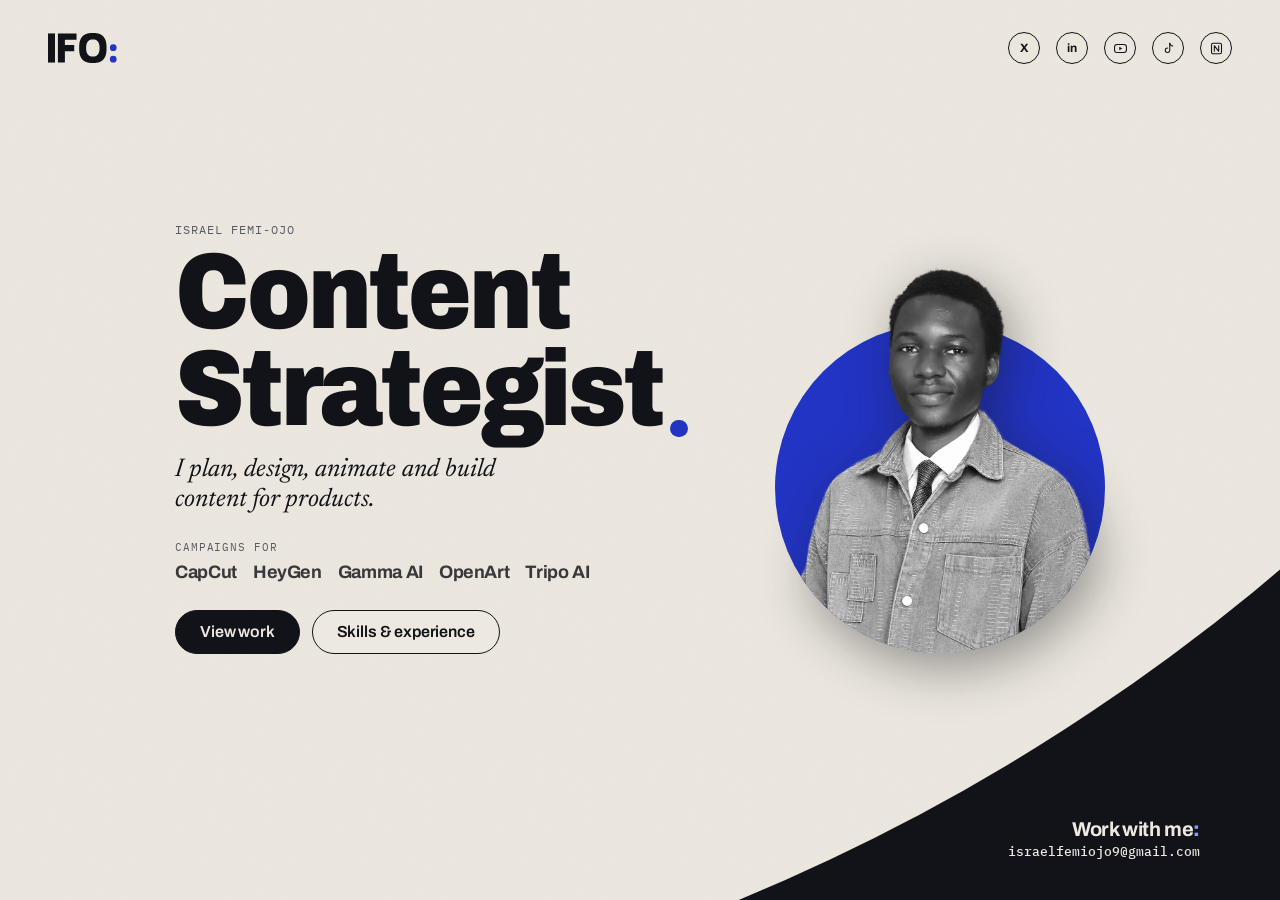
==== commit 7b377630: "Home: the dark curve never touches the photo (80px clear gap on wide screens), checked at 16 sizes i" ====
--- a/index.html
+++ b/index.html
@@ -862,24 +862,36 @@
     fitPortrait();
     const W=views.home.clientWidth,H=views.home.clientHeight,wide=W>=600;
     const contact=views.home.querySelector('.contact'), hero=views.home.querySelector('.hero2');
-    const hr=views.home.getBoundingClientRect(), cr=contact.getBoundingClientRect();
-    const cl=cr.left-hr.left, ct=cr.top-hr.top, m=wide?34:18;           // contact's top-left corner, plus breathing room
+    const hr=views.home.getBoundingClientRect(), cb=lbox(contact);
+    const cl=cb.left, ct=cb.top, m=wide?34:18;                          // contact's top-left corner, plus breathing room
     const P=[cl-m, ct-m];
-    const R=wide?1.3*W:3.2*W;
-    let Ay=ct-(wide?90:24), Bx=cl-(wide?160:10), c=[0,0];
-    const centre=(A,B)=>{const mx=(A[0]+B[0])/2,my=(A[1]+B[1])/2,dx=B[0]-A[0],dy=B[1]-A[1],h=Math.hypot(dx,dy)/2,d=Math.sqrt(Math.max(R*R-h*h,0)),nx=-dy/(2*h),ny=dx/(2*h);
+    const centre=(A,B,R)=>{const mx=(A[0]+B[0])/2,my=(A[1]+B[1])/2,dx=B[0]-A[0],dy=B[1]-A[1],h=Math.hypot(dx,dy)/2,d=Math.sqrt(Math.max(R*R-h*h,0)),nx=-dy/(2*h),ny=dx/(2*h);
       const c1=[mx+nx*d,my+ny*d],c2=[mx-nx*d,my-ny*d];return (c1[0]+c1[1]<c2[0]+c2[1])?c1:c2;};
-    // grow the ink corner until the whole contact block sits outside the paper circle
-    for(let i=0;i<120;i++){ c=centre([W,Ay],[Bx,H]); if(Math.hypot(P[0]-c[0],P[1]-c[1])>R) break; Ay-=8; Bx-=8; }
-    // no near-miss tangents: the blue dot either clears the arc by a real gap or overlaps it decisively
-    const dw=views.home.querySelector('.disc-wrap');
-    if(dw){
-      const dr=lbox(dw);
-      const r=dr.width/2, dc=[dr.left+r, dr.top+r];
-      const into=()=>Math.hypot(dc[0]-c[0],dc[1]-c[1])+r-R;   // how far the dot reaches into the ink (negative = gap)
-      const gap=wide?48:32, bite=0.32*r;
-      for(let i=0;i<120 && into()>-gap && into()<bite;i++){ Ay-=8; Bx-=8; c=centre([W,Ay],[Bx,H]); }
+    const dw=views.home.querySelector('.disc-wrap'), gap=wide?80:32;
+    if(dw) dw.style.marginTop='';
+    // smallest ink corner that holds the contact, at several curvatures (flatter bulges less toward the photo)
+    const fit=(RR)=>{let ay=Math.min(ct-(wide?40:16),H-60), bx=Math.min(cl-(wide?60:8),W-60), cc;
+      for(let i=0;i<220;i++){ cc=centre([W,ay],[bx,H],RR); if(Math.hypot(P[0]-cc[0],P[1]-cc[1])>RR) break; ay-=6; bx-=6; }
+      return {R:RR,Ay:ay,Bx:bx,c:cc};};
+    const radii=(wide?[1.3,1.6,2,2.6,3.4,4.4]:[3.2,4,5]).map(k=>k*W);
+    const clearance=()=>{if(!dw)return ()=>1e9;const q=dw.getBoundingClientRect(),r=dw.offsetWidth/2,x=q.left-hr.left+q.width/2,y=q.top-hr.top+q.height/2;return (o)=>o.R-Math.hypot(x-o.c[0],y-o.c[1])-r;};
+    let best=null, R, Ay, Bx, c;
+    const base=dw?dw.offsetWidth:0;
+    for(let shrink=0;shrink<7&&!best;shrink++){
+      if(shrink&&dw) dw.style.width=(base*Math.pow(0.95,shrink))+'px';
+      const cl_=clearance();
+      for(const RR of radii){const o=fit(RR); if(!dw||cl_(o)>=gap){best=o;break;}}
     }
+    if(!best){ // last resort: the flattest curve, smallest photo; still never let them touch by pulling the photo in further
+      const o=fit(radii[radii.length-1]); best=o;
+      // shrink to no less than 60% of its natural size, then lift it, until it clears the curve
+      for(let i=0,lift=0;i<40&&dw&&clearance()(o)<gap;i++){
+        if(dw.offsetWidth*0.95>=base*0.6) dw.style.width=(dw.offsetWidth*0.95)+'px';
+        else if(lift<120){lift+=8;dw.style.marginTop=(-lift)+'px';}
+        else break;
+      }
+    }
+    R=best.R;Ay=best.Ay;Bx=best.Bx;c=best.c;
     arc.style.setProperty('--arc-d',(2*R)+'px');arc.style.setProperty('--arc-x',(c[0]-R)+'px');arc.style.setProperty('--arc-y',(c[1]-R)+'px');
     // on phones the hero must finish above where the arc meets the right edge
     if(!wide) hero.style.bottom=Math.max(H-Ay+12,40)+'px'; else hero.style.bottom='';
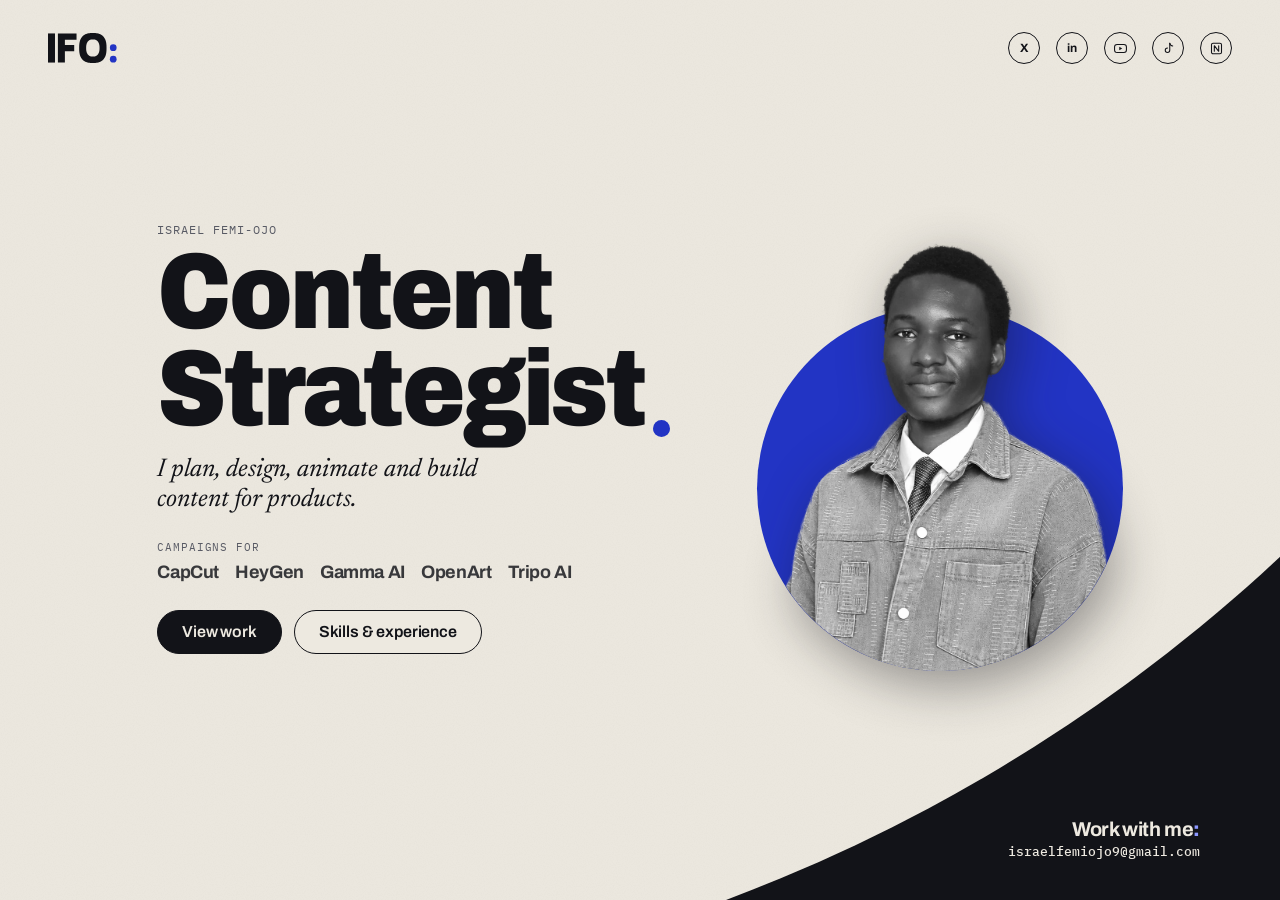
==== commit e150f458: "Update LinkedIn link to new custom URL Co-Authored-By: Claude Opus 5.5 <noreply@anthropic.com> Claud" ====
--- a/index.html
+++ b/index.html
@@ -608,7 +608,7 @@
       <a class="logo" href="#home" aria-label="IFO: home"><svg class="wm" viewBox="0 -1.5 235.5 103" role="img" aria-label="IFO:"><g class="letters"><rect x="0" y="0" width="24" height="100" fill="#121318"/><path fill="#121318" d="M34 0H98V22H58V40H90V61H58V100H34Z"/><path fill="#121318" fill-rule="evenodd" d="M201.00 50.00L200.97 54.27L200.89 57.27L200.75 59.92L200.55 62.36L200.30 64.65L200.00 66.82L199.64 68.89L199.22 70.87L198.75 72.77L198.22 74.60L197.64 76.36L197.01 78.05L196.32 79.69L195.58 81.26L194.78 82.77L193.93 84.22L193.03 85.61L192.07 86.95L191.06 88.23L190.00 89.45L188.89 90.61L187.72 91.72L186.50 92.76L185.23 93.75L183.90 94.68L182.53 95.56L181.09 96.37L179.60 97.13L178.06 97.82L176.45 98.46L174.78 99.03L173.04 99.55L171.24 100.01L169.35 100.40L167.37 100.74L165.28 101.01L163.05 101.23L160.63 101.38L157.90 101.47L154.00 101.50L150.10 101.47L147.37 101.38L144.95 101.23L142.72 101.01L140.63 100.74L138.65 100.40L136.76 100.01L134.96 99.55L133.22 99.03L131.55 98.46L129.94 97.82L128.40 97.13L126.91 96.37L125.47 95.56L124.10 94.68L122.77 93.75L121.50 92.76L120.28 91.72L119.11 90.61L118.00 89.45L116.94 88.23L115.93 86.95L114.97 85.61L114.07 84.22L113.22 82.77L112.42 81.26L111.68 79.69L110.99 78.05L110.36 76.36L109.78 74.60L109.25 72.77L108.78 70.87L108.36 68.89L108.00 66.82L107.70 64.65L107.45 62.36L107.25 59.92L107.11 57.27L107.03 54.27L107.00 50.00L107.03 45.73L107.11 42.73L107.25 40.08L107.45 37.64L107.70 35.35L108.00 33.18L108.36 31.11L108.78 29.13L109.25 27.23L109.78 25.40L110.36 23.64L110.99 21.95L111.68 20.31L112.42 18.74L113.22 17.23L114.07 15.78L114.97 14.39L115.93 13.05L116.94 11.77L118.00 10.55L119.11 9.39L120.28 8.28L121.50 7.24L122.77 6.25L124.10 5.32L125.47 4.44L126.91 3.63L128.40 2.87L129.94 2.18L131.55 1.54L133.22 0.97L134.96 0.45L136.76 -0.01L138.65 -0.40L140.63 -0.74L142.72 -1.01L144.95 -1.23L147.37 -1.38L150.10 -1.47L154.00 -1.50L157.90 -1.47L160.63 -1.38L163.05 -1.23L165.28 -1.01L167.37 -0.74L169.35 -0.40L171.24 -0.01L173.04 0.45L174.78 0.97L176.45 1.54L178.06 2.18L179.60 2.87L181.09 3.63L182.53 4.44L183.90 5.32L185.23 6.25L186.50 7.24L187.72 8.28L188.89 9.39L190.00 10.55L191.06 11.77L192.07 13.05L193.03 14.39L193.93 15.78L194.78 17.23L195.58 18.74L196.32 20.31L197.01 21.95L197.64 23.64L198.22 25.40L198.75 27.23L199.22 29.13L199.64 31.11L200.00 33.18L200.30 35.35L200.55 37.64L200.75 40.08L200.89 42.73L200.97 45.73Z M177.00 50.00L176.99 51.99L176.94 53.54L176.87 54.95L176.76 56.29L176.63 57.56L176.47 58.78L176.28 59.95L176.06 61.09L175.81 62.19L175.53 63.25L175.23 64.28L174.89 65.28L174.53 66.24L174.14 67.17L173.72 68.08L173.28 68.95L172.80 69.78L172.31 70.59L171.78 71.36L171.23 72.10L170.65 72.81L170.05 73.48L169.42 74.12L168.77 74.72L168.09 75.29L167.39 75.83L166.66 76.33L165.91 76.80L165.13 77.22L164.33 77.62L163.50 77.97L162.64 78.29L161.76 78.57L160.84 78.82L159.89 79.03L158.90 79.20L157.86 79.33L156.76 79.42L155.55 79.48L154.00 79.50L152.45 79.48L151.24 79.42L150.14 79.33L149.10 79.20L148.11 79.03L147.16 78.82L146.24 78.57L145.36 78.29L144.50 77.97L143.67 77.62L142.87 77.22L142.09 76.80L141.34 76.33L140.61 75.83L139.91 75.29L139.23 74.72L138.58 74.12L137.95 73.48L137.35 72.81L136.77 72.10L136.22 71.36L135.69 70.59L135.20 69.78L134.72 68.95L134.28 68.08L133.86 67.17L133.47 66.24L133.11 65.28L132.77 64.28L132.47 63.25L132.19 62.19L131.94 61.09L131.72 59.95L131.53 58.78L131.37 57.56L131.24 56.29L131.13 54.95L131.06 53.54L131.01 51.99L131.00 50.00L131.01 48.01L131.06 46.46L131.13 45.05L131.24 43.71L131.37 42.44L131.53 41.22L131.72 40.05L131.94 38.91L132.19 37.81L132.47 36.75L132.77 35.72L133.11 34.72L133.47 33.76L133.86 32.83L134.28 31.92L134.72 31.05L135.20 30.22L135.69 29.41L136.22 28.64L136.77 27.90L137.35 27.19L137.95 26.52L138.58 25.88L139.23 25.28L139.91 24.71L140.61 24.17L141.34 23.67L142.09 23.20L142.87 22.78L143.67 22.38L144.50 22.03L145.36 21.71L146.24 21.43L147.16 21.18L148.11 20.97L149.10 20.80L150.14 20.67L151.24 20.58L152.45 20.52L154.00 20.50L155.55 20.52L156.76 20.58L157.86 20.67L158.90 20.80L159.89 20.97L160.84 21.18L161.76 21.43L162.64 21.71L163.50 22.03L164.33 22.38L165.13 22.78L165.91 23.20L166.66 23.67L167.39 24.17L168.09 24.71L168.77 25.28L169.42 25.88L170.05 26.52L170.65 27.19L171.23 27.90L171.78 28.64L172.31 29.41L172.80 30.22L173.28 31.05L173.72 31.92L174.14 32.83L174.53 33.76L174.89 34.72L175.23 35.72L175.53 36.75L175.81 37.81L176.06 38.91L176.28 40.05L176.47 41.22L176.63 42.44L176.76 43.71L176.87 45.05L176.94 46.46L176.99 48.01Z"/></g><circle class="d d1" cx="224" cy="49" r="11.5" fill="#2234C4"/><circle class="d d2" cx="224" cy="88.5" r="11.5" fill="#2234C4"/></svg></a>
       <div class="socials">
         <a class="glass icon" href="https://x.com/israelfemiojo" target="_blank" rel="noopener" aria-label="X">X</a>
-        <a class="glass icon" href="https://www.linkedin.com/in/israel-femi-ojo-5b28092b1" target="_blank" rel="noopener" aria-label="LinkedIn">in</a>
+        <a class="glass icon" href="https://www.linkedin.com/in/israelfemiojo" target="_blank" rel="noopener" aria-label="LinkedIn">in</a>
         <a class="glass icon" href="https://www.youtube.com/@aiwithizzy" target="_blank" rel="noopener" aria-label="YouTube"><svg viewBox="0 0 24 24"><rect x="2.5" y="5.5" width="19" height="13" rx="4"/><path class="fill" d="M10 9.2v5.6l4.8-2.8z"/></svg></a>
         <a class="glass icon" href="https://www.tiktok.com/@israelfemiojo1" target="_blank" rel="noopener" aria-label="TikTok"><svg viewBox="0 0 24 24"><path d="M14 3.5v11.2a3.6 3.6 0 1 1-3.6-3.6"/><path d="M14 3.5c.4 2.6 2.2 4.3 4.8 4.5"/></svg></a>
         <a class="glass icon" href="https://funky-oxygen-fc5.notion.site/Israel-Femi-Ojo-3c50af4e5e0380e4b6e2f5c7c9c7a239" target="_blank" rel="noopener" aria-label="Notion profile"><svg viewBox="0 0 24 24"><rect x="4" y="3.5" width="16" height="17" rx="2.5"/><path d="M8.5 16.5V7.5l7 9V7.5"/></svg></a>
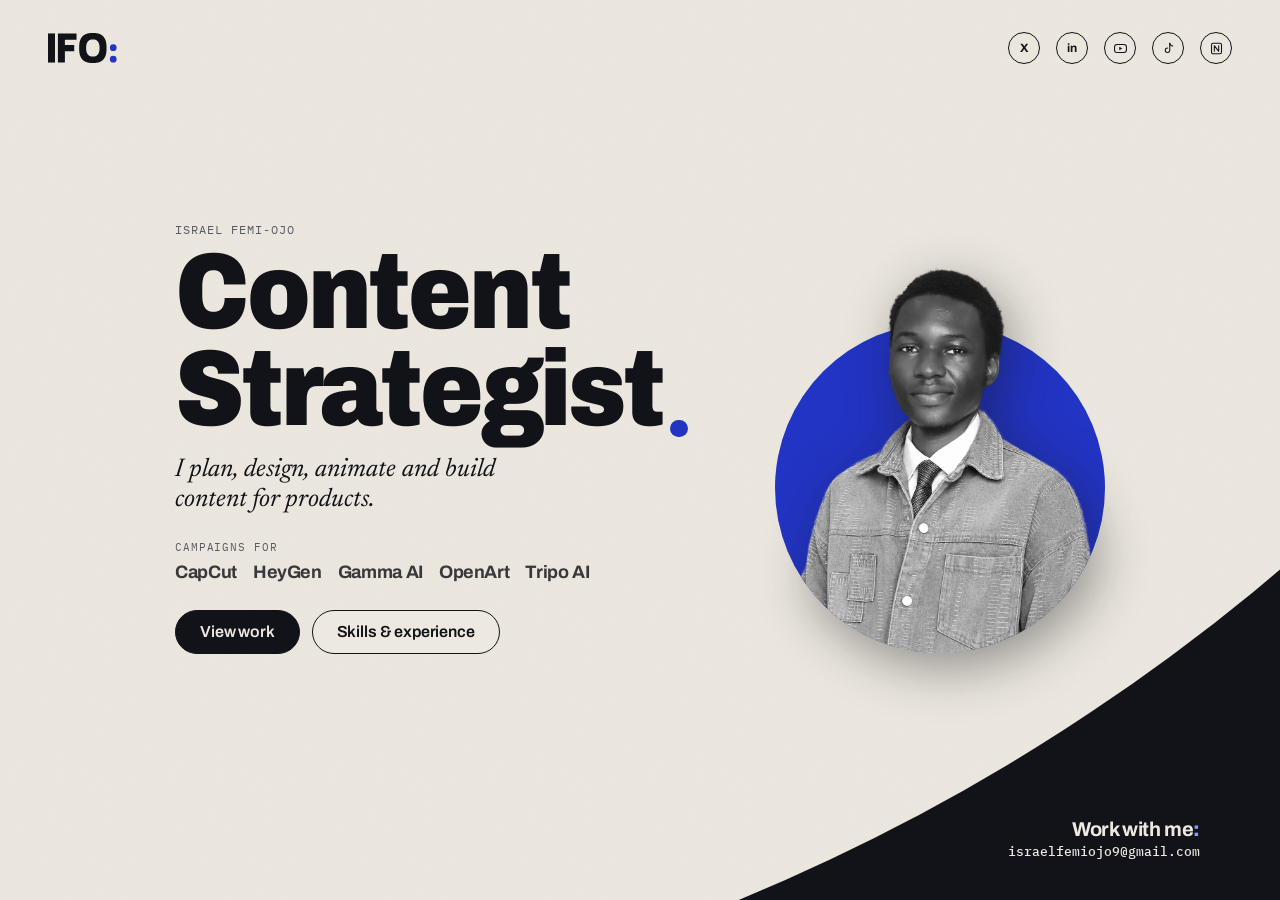
==== commit 86e87486: "Work list with previews and results; intro sentence with inline images; How I work; floating objects" ====
--- a/index.html
+++ b/index.html
@@ -594,6 +594,40 @@
   .socials .icon svg{width:14px!important;height:14px!important}
   .socials .icon::after{content:"";position:absolute;inset:-7px;border-radius:50%}
   @media (min-width:1024px){.socials{gap:16px!important}.socials .icon{width:32px!important;height:32px!important;font-size:12px!important}.socials .icon svg{width:15px!important;height:15px!important}.socials .icon::after{inset:-6px}}
+  /* work list: preview, name and one result per row */
+  #work .work-list{align-items:stretch;width:min(680px,100%);gap:10px}
+  #work .work-link{display:grid!important;grid-template-columns:auto 72px 1fr auto;align-items:center;gap:14px;width:100%;
+    border-radius:14px;padding:10px 16px 10px 14px;text-align:left;font-size:inherit!important;min-height:76px!important}
+  #work .work-thumb{width:72px;height:54px;object-fit:cover;border-radius:6px;display:block;background:var(--band);border:1px solid var(--line)}
+  #work .work-text{display:flex;flex-direction:column;gap:3px;min-width:0}
+  #work .work-name{font-family:"Archivo",system-ui,sans-serif;font-weight:700;font-size:18px;letter-spacing:-.02em;line-height:1.15;color:var(--ink)}
+  #work .work-result{font-size:13px;line-height:1.35;color:var(--muted)}
+  #work .work-arrow{font-size:16px;color:var(--muted);transition:transform 220ms var(--ease),color 220ms var(--ease)}
+  @media (hover:hover){#work .work-link:hover .work-arrow{transform:translateX(3px);color:var(--ink)}}
+  @media (min-width:1024px){#work .work-link{grid-template-columns:auto 96px 1fr auto;gap:20px;padding:12px 22px 12px 18px}
+    #work .work-thumb{width:96px;height:72px}#work .work-name{font-size:22px}#work .work-result{font-size:14px}}
+  @media (max-width:420px){#work .work-link{grid-template-columns:auto 60px 1fr;gap:12px;padding:10px 12px}#work .work-arrow{display:none}
+    #work .work-thumb{width:60px;height:45px}#work .work-name{font-size:16px}#work .work-result{font-size:12px}}
+  @media (max-height:700px) and (min-width:600px){#work .work-link{min-height:60px!important;padding-top:6px;padding-bottom:6px}#work .work-thumb{width:64px;height:48px}#work .work-list{gap:6px}}
+  /* intro: small images inside the sentence */
+  .intro-block{margin:8px 0 40px}
+  .intro-line{font-family:"Newsreader",Georgia,serif;font-size:24px;line-height:1.45;letter-spacing:-.01em;color:var(--ink);max-width:30ch}
+  .intro-line .inl{display:inline-block;width:1.7em;height:1.05em;object-fit:cover;border-radius:5px;vertical-align:-.16em;margin:0 .08em;border:1px solid var(--line)}
+  @media (min-width:768px){.intro-line{font-size:32px;max-width:28ch}}
+  @media (min-width:1024px){.intro-line{font-size:38px}.intro-block{margin-bottom:56px}}
+  /* how I work: four steps, revealed one at a time as you scroll */
+  .process-block{margin-bottom:40px}
+  .process{list-style:none;display:grid;gap:12px}
+  .process li{display:grid;grid-template-columns:40px 1fr;column-gap:12px;row-gap:4px;padding:16px 0;border-top:1px solid var(--line)}
+  .process li:last-child{border-bottom:1px solid var(--line)}
+  .process li:nth-child(2){--reveal-delay:90ms}.process li:nth-child(3){--reveal-delay:180ms}.process li:nth-child(4){--reveal-delay:270ms}
+  .process .step-n{grid-row:span 2;font-family:"IBM Plex Mono",ui-monospace,monospace;font-size:12px;color:var(--ballpoint);padding-top:5px}
+  .process h3{font-family:"Archivo",system-ui,sans-serif;font-weight:700;font-size:20px;letter-spacing:-.02em;line-height:1.2}
+  .process p{font-size:15px;line-height:1.5;color:var(--muted);max-width:52ch}
+  @media (min-width:900px){.process{grid-template-columns:repeat(4,1fr);gap:24px}.process li{grid-template-columns:1fr;border-bottom:1px solid var(--line)}.process .step-n{grid-row:auto}}
+  /* floating objects step back while they sit over text */
+  .fl{transition:opacity 420ms var(--ease)}
+  .fl.over-text{opacity:.06!important}
   /* quieter contact: a small sign-off in the corner, not a second headline */
   .contact-h{font-size:18px!important;font-weight:700;letter-spacing:-.02em}
   .contact-mail{font-size:12px!important;margin-top:4px!important}
@@ -645,11 +679,11 @@
       <div class="work-inner">
         <h1 class="work-title">Selected work</h1>
         <ol class="work-list">
-          <li><a class="glass work-link" href="content.html" aria-label="Open the content strategy page"><span class="work-number">01</span><span>Content strategy</span></a></li>
-          <li><a class="glass work-link" href="reviews.html" aria-label="Open the product reviews"><span class="work-number">02</span><span>Product reviews</span></a></li>
-          <li><a class="glass work-link" href="research.html" aria-label="Open research and experiments, including the AI launch brief"><span class="work-number">03</span><span>Research &amp; experiments</span></a></li>
-          <li><a class="glass work-link" href="motion.html" aria-label="Open the motion and video page"><span class="work-number">04</span><span>Motion and video</span></a></li>
-          <li><a class="glass work-link" href="products.html" aria-label="Open the products page"><span class="work-number">05</span><span>Products</span></a></li>
+          <li><a class="glass work-link" href="content.html" aria-label="Open the content strategy page"><span class="work-number">01</span><img class="work-thumb" src="assets/thumbs/content.webp" alt="" width="240" height="180" loading="lazy" decoding="async"><span class="work-text"><span class="work-name">Content strategy</span><span class="work-result">105M+ X impressions for two AI creator accounts</span></span><span class="work-arrow" aria-hidden="true">→</span></a></li>
+          <li><a class="glass work-link" href="reviews.html" aria-label="Open the product reviews"><span class="work-number">02</span><img class="work-thumb" src="assets/thumbs/reviews.webp" alt="" width="240" height="180" loading="lazy" decoding="async"><span class="work-text"><span class="work-name">Product reviews</span><span class="work-result">Founder-facing reviews; one led to fixes at Unabyss</span></span><span class="work-arrow" aria-hidden="true">→</span></a></li>
+          <li><a class="glass work-link" href="research.html" aria-label="Open research and experiments, including the AI launch brief"><span class="work-number">03</span><img class="work-thumb" src="assets/thumbs/research.webp" alt="" width="240" height="180" loading="lazy" decoding="async"><span class="work-text"><span class="work-name">Research &amp; experiments</span><span class="work-result">Three AI models, one 100-point launch-brief test</span></span><span class="work-arrow" aria-hidden="true">→</span></a></li>
+          <li><a class="glass work-link" href="motion.html" aria-label="Open the motion and video page"><span class="work-number">04</span><img class="work-thumb" src="assets/thumbs/motion.webp" alt="" width="240" height="180" loading="lazy" decoding="async"><span class="work-text"><span class="work-name">Motion and video</span><span class="work-result">547.7K TikTok views in the first 28 days</span></span><span class="work-arrow" aria-hidden="true">→</span></a></li>
+          <li><a class="glass work-link" href="products.html" aria-label="Open the products page"><span class="work-number">05</span><img class="work-thumb" src="assets/thumbs/products.webp" alt="" width="240" height="180" loading="lazy" decoding="async"><span class="work-text"><span class="work-name">Products</span><span class="work-result">Two browser games and a school portal, live</span></span><span class="work-arrow" aria-hidden="true">→</span></a></li>
         </ol>
       </div>
     </div>
@@ -662,6 +696,20 @@
     <div class="skills-scroll">
       <div class="skills-inner">
         <h1 class="skills-page-title">Skills &amp; experience</h1>
+
+        <section class="intro-block skill-reveal" data-skill-reveal aria-label="What I do">
+          <p class="intro-line">I write X content <img class="inl" src="assets/thumbs/i-write.webp" alt="" width="144" height="90" loading="lazy" decoding="async"> for AI and tech creators, make short videos <img class="inl" src="assets/thumbs/i-video.webp" alt="" width="144" height="90" loading="lazy" decoding="async"> that explain how tech works, review products <img class="inl" src="assets/thumbs/i-review.webp" alt="" width="144" height="90" loading="lazy" decoding="async"> and tell founders what to fix, and build small products <img class="inl" src="assets/thumbs/i-build.webp" alt="" width="144" height="90" loading="lazy" decoding="async"> people can try.</p>
+        </section>
+
+        <section class="skills-block process-block" aria-labelledby="process-heading">
+          <h2 id="process-heading" class="skill-reveal" data-skill-reveal>How I work</h2>
+          <ol class="process">
+            <li class="skill-reveal" data-skill-reveal><span class="step-n">01</span><h3>Research</h3><p>Use the product, read the audience and see what competitors already say.</p></li>
+            <li class="skill-reveal" data-skill-reveal><span class="step-n">02</span><h3>Plan</h3><p>Pick the angle, the format and the channel before anything gets made.</p></li>
+            <li class="skill-reveal" data-skill-reveal><span class="step-n">03</span><h3>Make</h3><p>Write, film, design and edit, in the brand's voice.</p></li>
+            <li class="skill-reveal" data-skill-reveal><span class="step-n">04</span><h3>Measure</h3><p>Read the numbers, keep what works and change what doesn't.</p></li>
+          </ol>
+        </section>
 
         <section class="skills-block skill-reveal" data-skill-reveal aria-labelledby="skills-heading">
           <h2 id="skills-heading">Skills</h2>
@@ -928,6 +976,28 @@
   }
   fontsReady.then(placeArc);
   show(location.hash.slice(1)||'home', false);
+
+  // floating objects fade right back whenever they sit over any text, so words always read first
+  (function(){
+    const sel='.skills-inner :is(p,h1,h2,h3,dt,dd,li,time,.experience-org),.work-inner :is(.work-title,.work-link)';
+    const hit=(a,b)=>!(a.right<b.left||a.left>b.right||a.bottom<b.top||a.top>b.bottom);
+    function check(){
+      document.querySelectorAll('.view').forEach(v=>{
+        if(v.dataset.pos!=='home'||v.id==='home') return;
+        const texts=[...v.querySelectorAll(sel)].map(e=>e.getBoundingClientRect()).filter(r=>r.width&&r.bottom>0&&r.top<innerHeight);
+        v.querySelectorAll('.fl').forEach(f=>{
+          const q=f.getBoundingClientRect(), ix=q.width*.18, iy=q.height*.18;
+          const box={left:q.left+ix,right:q.right-ix,top:q.top+iy,bottom:q.bottom-iy};
+          f.classList.toggle('over-text',texts.some(t=>hit(box,t)));
+        });
+      });
+    }
+    let raf=0; const soon=()=>{cancelAnimationFrame(raf);raf=requestAnimationFrame(check);};
+    document.querySelectorAll('.skills-scroll').forEach(e=>e.addEventListener('scroll',soon,{passive:true}));
+    addEventListener('resize',soon); addEventListener('hashchange',()=>setTimeout(check,700));
+    setInterval(()=>{if(document.visibilityState==='visible')check();},600);
+    setTimeout(check,900);
+  })();
 })();
 </script>
 </body></html>
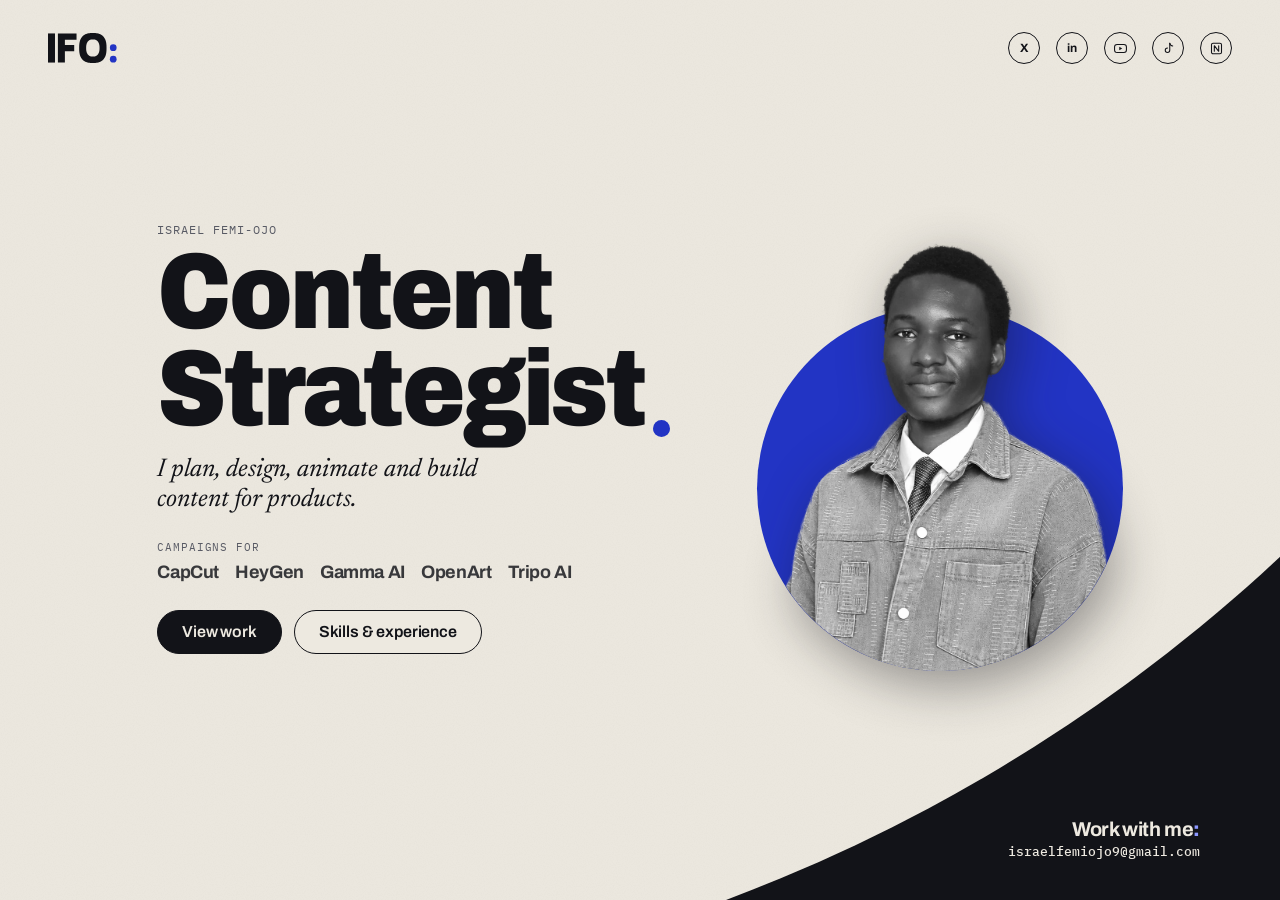
==== commit 7d988a32: "Work list: precise Unabyss wording Co-Authored-By: Claude Opus 5.5 <noreply@anthropic.com> Claude-Se" ====
--- a/index.html
+++ b/index.html
@@ -680,7 +680,7 @@
         <h1 class="work-title">Selected work</h1>
         <ol class="work-list">
           <li><a class="glass work-link" href="content.html" aria-label="Open the content strategy page"><span class="work-number">01</span><img class="work-thumb" src="assets/thumbs/content.webp" alt="" width="240" height="180" loading="lazy" decoding="async"><span class="work-text"><span class="work-name">Content strategy</span><span class="work-result">105M+ X impressions for two AI creator accounts</span></span><span class="work-arrow" aria-hidden="true">→</span></a></li>
-          <li><a class="glass work-link" href="reviews.html" aria-label="Open the product reviews"><span class="work-number">02</span><img class="work-thumb" src="assets/thumbs/reviews.webp" alt="" width="240" height="180" loading="lazy" decoding="async"><span class="work-text"><span class="work-name">Product reviews</span><span class="work-result">Founder-facing reviews; one led to fixes at Unabyss</span></span><span class="work-arrow" aria-hidden="true">→</span></a></li>
+          <li><a class="glass work-link" href="reviews.html" aria-label="Open the product reviews"><span class="work-number">02</span><img class="work-thumb" src="assets/thumbs/reviews.webp" alt="" width="240" height="180" loading="lazy" decoding="async"><span class="work-text"><span class="work-name">Product reviews</span><span class="work-result">Founder-facing reviews; one put a fix into development at Unabyss</span></span><span class="work-arrow" aria-hidden="true">→</span></a></li>
           <li><a class="glass work-link" href="research.html" aria-label="Open research and experiments, including the AI launch brief"><span class="work-number">03</span><img class="work-thumb" src="assets/thumbs/research.webp" alt="" width="240" height="180" loading="lazy" decoding="async"><span class="work-text"><span class="work-name">Research &amp; experiments</span><span class="work-result">Three AI models, one 100-point launch-brief test</span></span><span class="work-arrow" aria-hidden="true">→</span></a></li>
           <li><a class="glass work-link" href="motion.html" aria-label="Open the motion and video page"><span class="work-number">04</span><img class="work-thumb" src="assets/thumbs/motion.webp" alt="" width="240" height="180" loading="lazy" decoding="async"><span class="work-text"><span class="work-name">Motion and video</span><span class="work-result">547.7K TikTok views in the first 28 days</span></span><span class="work-arrow" aria-hidden="true">→</span></a></li>
           <li><a class="glass work-link" href="products.html" aria-label="Open the products page"><span class="work-number">05</span><img class="work-thumb" src="assets/thumbs/products.webp" alt="" width="240" height="180" loading="lazy" decoding="async"><span class="work-text"><span class="work-name">Products</span><span class="work-result">Two browser games and a school portal, live</span></span><span class="work-arrow" aria-hidden="true">→</span></a></li>
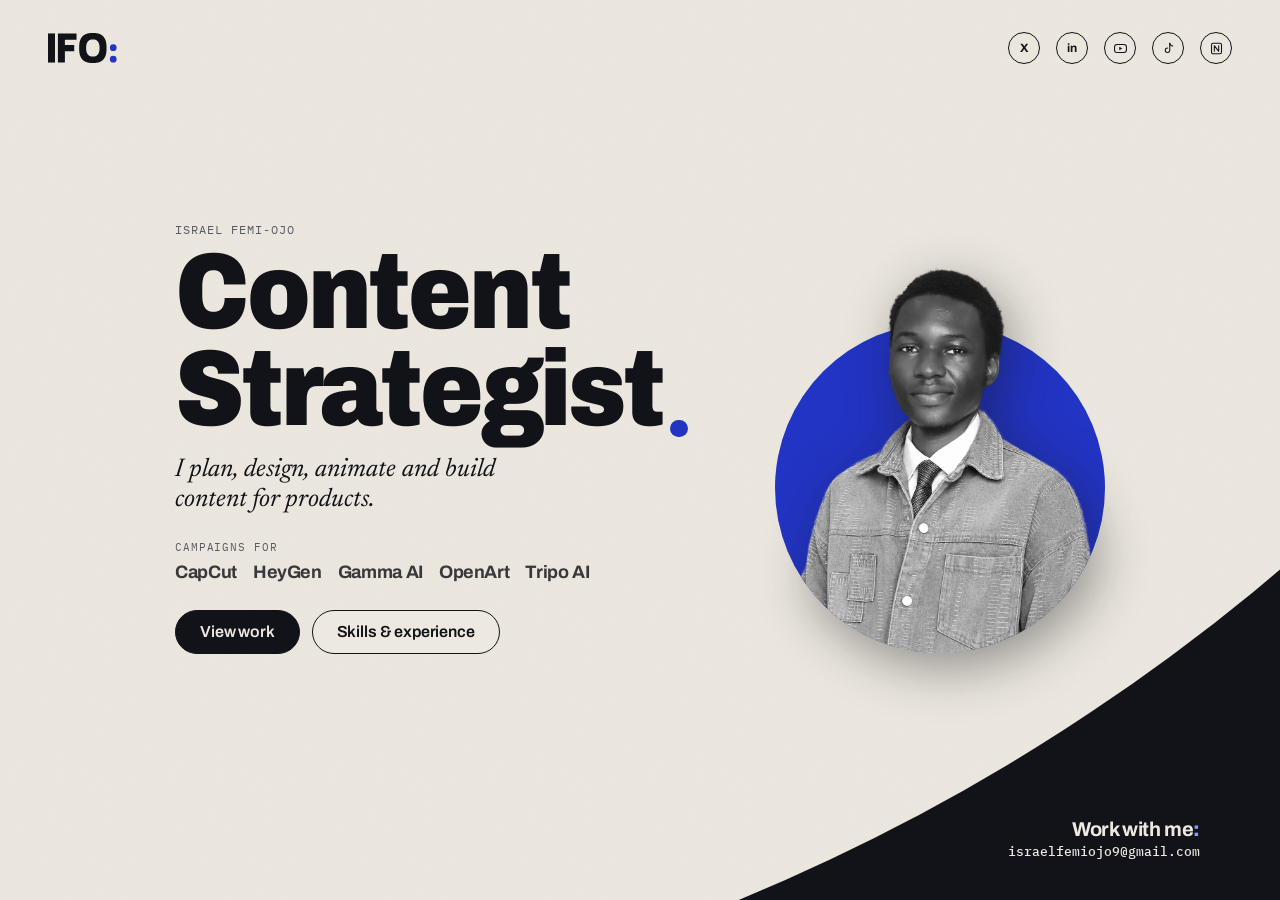
==== commit a53ae423: "Restore plain Selected work list; clearer sentence images (OpenAI, Founders, pricing note, Talk Me I" ====
--- a/index.html
+++ b/index.html
@@ -594,25 +594,10 @@
   .socials .icon svg{width:14px!important;height:14px!important}
   .socials .icon::after{content:"";position:absolute;inset:-7px;border-radius:50%}
   @media (min-width:1024px){.socials{gap:16px!important}.socials .icon{width:32px!important;height:32px!important;font-size:12px!important}.socials .icon svg{width:15px!important;height:15px!important}.socials .icon::after{inset:-6px}}
-  /* work list: preview, name and one result per row */
-  #work .work-list{align-items:stretch;width:min(680px,100%);gap:10px}
-  #work .work-link{display:grid!important;grid-template-columns:auto 72px 1fr auto;align-items:center;gap:14px;width:100%;
-    border-radius:14px;padding:10px 16px 10px 14px;text-align:left;font-size:inherit!important;min-height:76px!important}
-  #work .work-thumb{width:72px;height:54px;object-fit:cover;border-radius:6px;display:block;background:var(--band);border:1px solid var(--line)}
-  #work .work-text{display:flex;flex-direction:column;gap:3px;min-width:0}
-  #work .work-name{font-family:"Archivo",system-ui,sans-serif;font-weight:700;font-size:18px;letter-spacing:-.02em;line-height:1.15;color:var(--ink)}
-  #work .work-result{font-size:13px;line-height:1.35;color:var(--muted)}
-  #work .work-arrow{font-size:16px;color:var(--muted);transition:transform 220ms var(--ease),color 220ms var(--ease)}
-  @media (hover:hover){#work .work-link:hover .work-arrow{transform:translateX(3px);color:var(--ink)}}
-  @media (min-width:1024px){#work .work-link{grid-template-columns:auto 96px 1fr auto;gap:20px;padding:12px 22px 12px 18px}
-    #work .work-thumb{width:96px;height:72px}#work .work-name{font-size:22px}#work .work-result{font-size:14px}}
-  @media (max-width:420px){#work .work-link{grid-template-columns:auto 60px 1fr;gap:12px;padding:10px 12px}#work .work-arrow{display:none}
-    #work .work-thumb{width:60px;height:45px}#work .work-name{font-size:16px}#work .work-result{font-size:12px}}
-  @media (max-height:700px) and (min-width:600px){#work .work-link{min-height:60px!important;padding-top:6px;padding-bottom:6px}#work .work-thumb{width:64px;height:48px}#work .work-list{gap:6px}}
   /* intro: small images inside the sentence */
   .intro-block{margin:8px 0 40px}
   .intro-line{font-family:"Newsreader",Georgia,serif;font-size:24px;line-height:1.45;letter-spacing:-.01em;color:var(--ink);max-width:30ch}
-  .intro-line .inl{display:inline-block;width:1.7em;height:1.05em;object-fit:cover;border-radius:5px;vertical-align:-.16em;margin:0 .08em;border:1px solid var(--line)}
+  .intro-line .inl{display:inline-block;width:2.2em;height:1.375em;object-fit:cover;border-radius:6px;vertical-align:-.36em;margin:0 .1em;border:1px solid var(--line);background:#fff}
   @media (min-width:768px){.intro-line{font-size:32px;max-width:28ch}}
   @media (min-width:1024px){.intro-line{font-size:38px}.intro-block{margin-bottom:56px}}
   /* how I work: four steps, revealed one at a time as you scroll */
@@ -679,11 +664,11 @@
       <div class="work-inner">
         <h1 class="work-title">Selected work</h1>
         <ol class="work-list">
-          <li><a class="glass work-link" href="content.html" aria-label="Open the content strategy page"><span class="work-number">01</span><img class="work-thumb" src="assets/thumbs/content.webp" alt="" width="240" height="180" loading="lazy" decoding="async"><span class="work-text"><span class="work-name">Content strategy</span><span class="work-result">105M+ X impressions for two AI creator accounts</span></span><span class="work-arrow" aria-hidden="true">→</span></a></li>
-          <li><a class="glass work-link" href="reviews.html" aria-label="Open the product reviews"><span class="work-number">02</span><img class="work-thumb" src="assets/thumbs/reviews.webp" alt="" width="240" height="180" loading="lazy" decoding="async"><span class="work-text"><span class="work-name">Product reviews</span><span class="work-result">Founder-facing reviews; one put a fix into development at Unabyss</span></span><span class="work-arrow" aria-hidden="true">→</span></a></li>
-          <li><a class="glass work-link" href="research.html" aria-label="Open research and experiments, including the AI launch brief"><span class="work-number">03</span><img class="work-thumb" src="assets/thumbs/research.webp" alt="" width="240" height="180" loading="lazy" decoding="async"><span class="work-text"><span class="work-name">Research &amp; experiments</span><span class="work-result">Three AI models, one 100-point launch-brief test</span></span><span class="work-arrow" aria-hidden="true">→</span></a></li>
-          <li><a class="glass work-link" href="motion.html" aria-label="Open the motion and video page"><span class="work-number">04</span><img class="work-thumb" src="assets/thumbs/motion.webp" alt="" width="240" height="180" loading="lazy" decoding="async"><span class="work-text"><span class="work-name">Motion and video</span><span class="work-result">547.7K TikTok views in the first 28 days</span></span><span class="work-arrow" aria-hidden="true">→</span></a></li>
-          <li><a class="glass work-link" href="products.html" aria-label="Open the products page"><span class="work-number">05</span><img class="work-thumb" src="assets/thumbs/products.webp" alt="" width="240" height="180" loading="lazy" decoding="async"><span class="work-text"><span class="work-name">Products</span><span class="work-result">Two browser games and a school portal, live</span></span><span class="work-arrow" aria-hidden="true">→</span></a></li>
+          <li><a class="glass work-link" href="content.html" aria-label="Open the content strategy page"><span class="work-number">01</span><span>Content strategy</span></a></li>
+          <li><a class="glass work-link" href="reviews.html" aria-label="Open the product reviews"><span class="work-number">02</span><span>Product reviews</span></a></li>
+          <li><a class="glass work-link" href="research.html" aria-label="Open research and experiments, including the AI launch brief"><span class="work-number">03</span><span>Research &amp; experiments</span></a></li>
+          <li><a class="glass work-link" href="motion.html" aria-label="Open the motion and video page"><span class="work-number">04</span><span>Motion and video</span></a></li>
+          <li><a class="glass work-link" href="products.html" aria-label="Open the products page"><span class="work-number">05</span><span>Products</span></a></li>
         </ol>
       </div>
     </div>
@@ -698,7 +683,7 @@
         <h1 class="skills-page-title">Skills &amp; experience</h1>
 
         <section class="intro-block skill-reveal" data-skill-reveal aria-label="What I do">
-          <p class="intro-line">I write X content <img class="inl" src="assets/thumbs/i-write.webp" alt="" width="144" height="90" loading="lazy" decoding="async"> for AI and tech creators, make short videos <img class="inl" src="assets/thumbs/i-video.webp" alt="" width="144" height="90" loading="lazy" decoding="async"> that explain how tech works, review products <img class="inl" src="assets/thumbs/i-review.webp" alt="" width="144" height="90" loading="lazy" decoding="async"> and tell founders what to fix, and build small products <img class="inl" src="assets/thumbs/i-build.webp" alt="" width="144" height="90" loading="lazy" decoding="async"> people can try.</p>
+          <p class="intro-line">I write X content <img class="inl" src="assets/thumbs/i-write.webp" alt="" width="192" height="120" loading="lazy" decoding="async"> for AI and tech creators, make short videos <img class="inl" src="assets/thumbs/i-video.webp" alt="" width="192" height="120" loading="lazy" decoding="async"> that explain how tech works, review products <img class="inl" src="assets/thumbs/i-review.webp" alt="" width="192" height="120" loading="lazy" decoding="async"> and tell founders what to fix, and build small products <img class="inl" src="assets/thumbs/i-build.webp" alt="" width="192" height="120" loading="lazy" decoding="async"> people can try.</p>
         </section>
 
         <section class="skills-block process-block" aria-labelledby="process-heading">
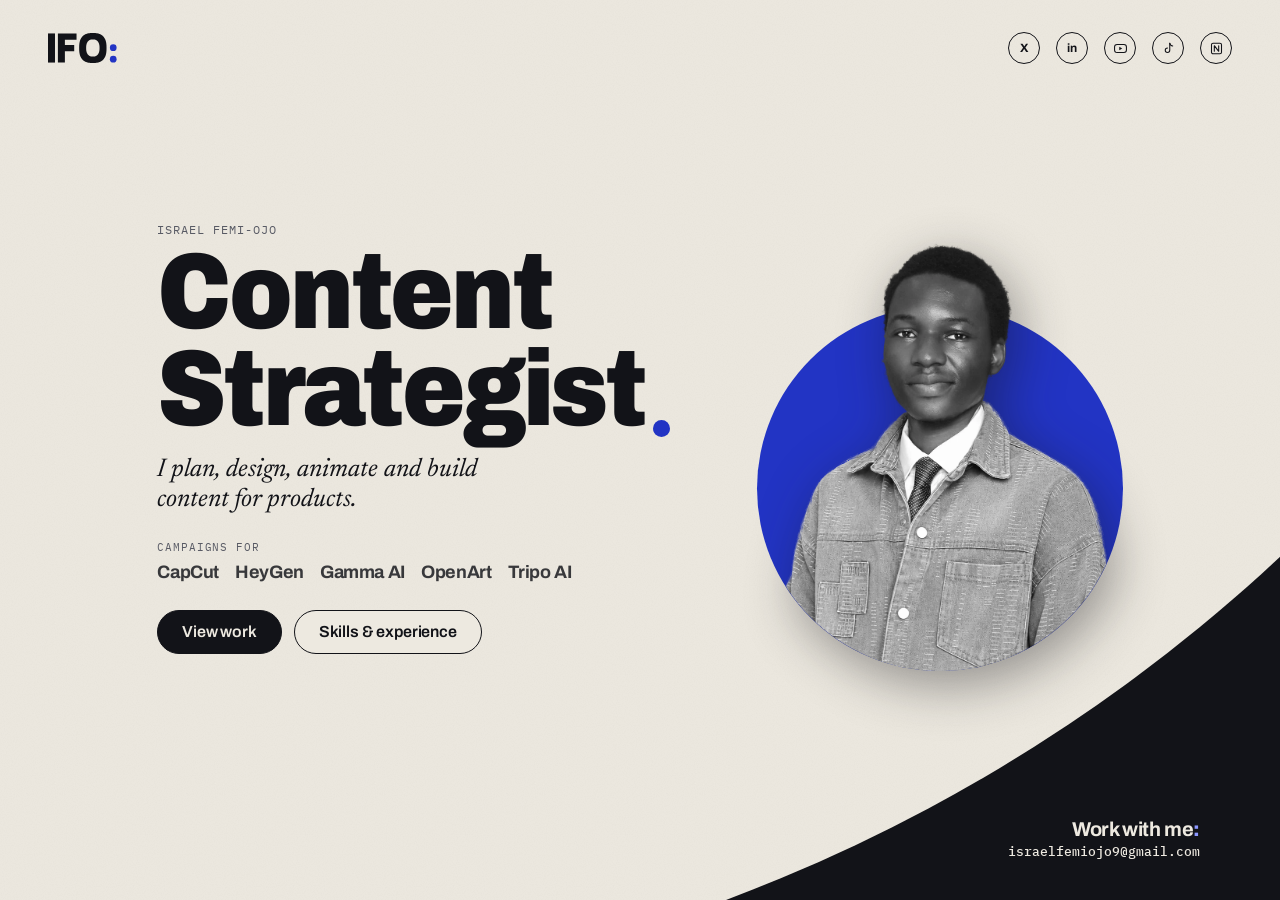
==== commit 2d71c394: "Skills sentence: remove the review image; clean full crops for OpenAI and Talk Me Into It Co-Authore" ====
--- a/index.html
+++ b/index.html
@@ -683,7 +683,7 @@
         <h1 class="skills-page-title">Skills &amp; experience</h1>
 
         <section class="intro-block skill-reveal" data-skill-reveal aria-label="What I do">
-          <p class="intro-line">I write X content <img class="inl" src="assets/thumbs/i-write.webp" alt="" width="192" height="120" loading="lazy" decoding="async"> for AI and tech creators, make short videos <img class="inl" src="assets/thumbs/i-video.webp" alt="" width="192" height="120" loading="lazy" decoding="async"> that explain how tech works, review products <img class="inl" src="assets/thumbs/i-review.webp" alt="" width="192" height="120" loading="lazy" decoding="async"> and tell founders what to fix, and build small products <img class="inl" src="assets/thumbs/i-build.webp" alt="" width="192" height="120" loading="lazy" decoding="async"> people can try.</p>
+          <p class="intro-line">I write X content <img class="inl" src="assets/thumbs/i-write.webp" alt="" width="192" height="120" loading="lazy" decoding="async"> for AI and tech creators, make short videos <img class="inl" src="assets/thumbs/i-video.webp" alt="" width="192" height="120" loading="lazy" decoding="async"> that explain how tech works, review products and tell founders what to fix, and build small products <img class="inl" src="assets/thumbs/i-build.webp" alt="" width="192" height="120" loading="lazy" decoding="async"> people can try.</p>
         </section>
 
         <section class="skills-block process-block" aria-labelledby="process-heading">
